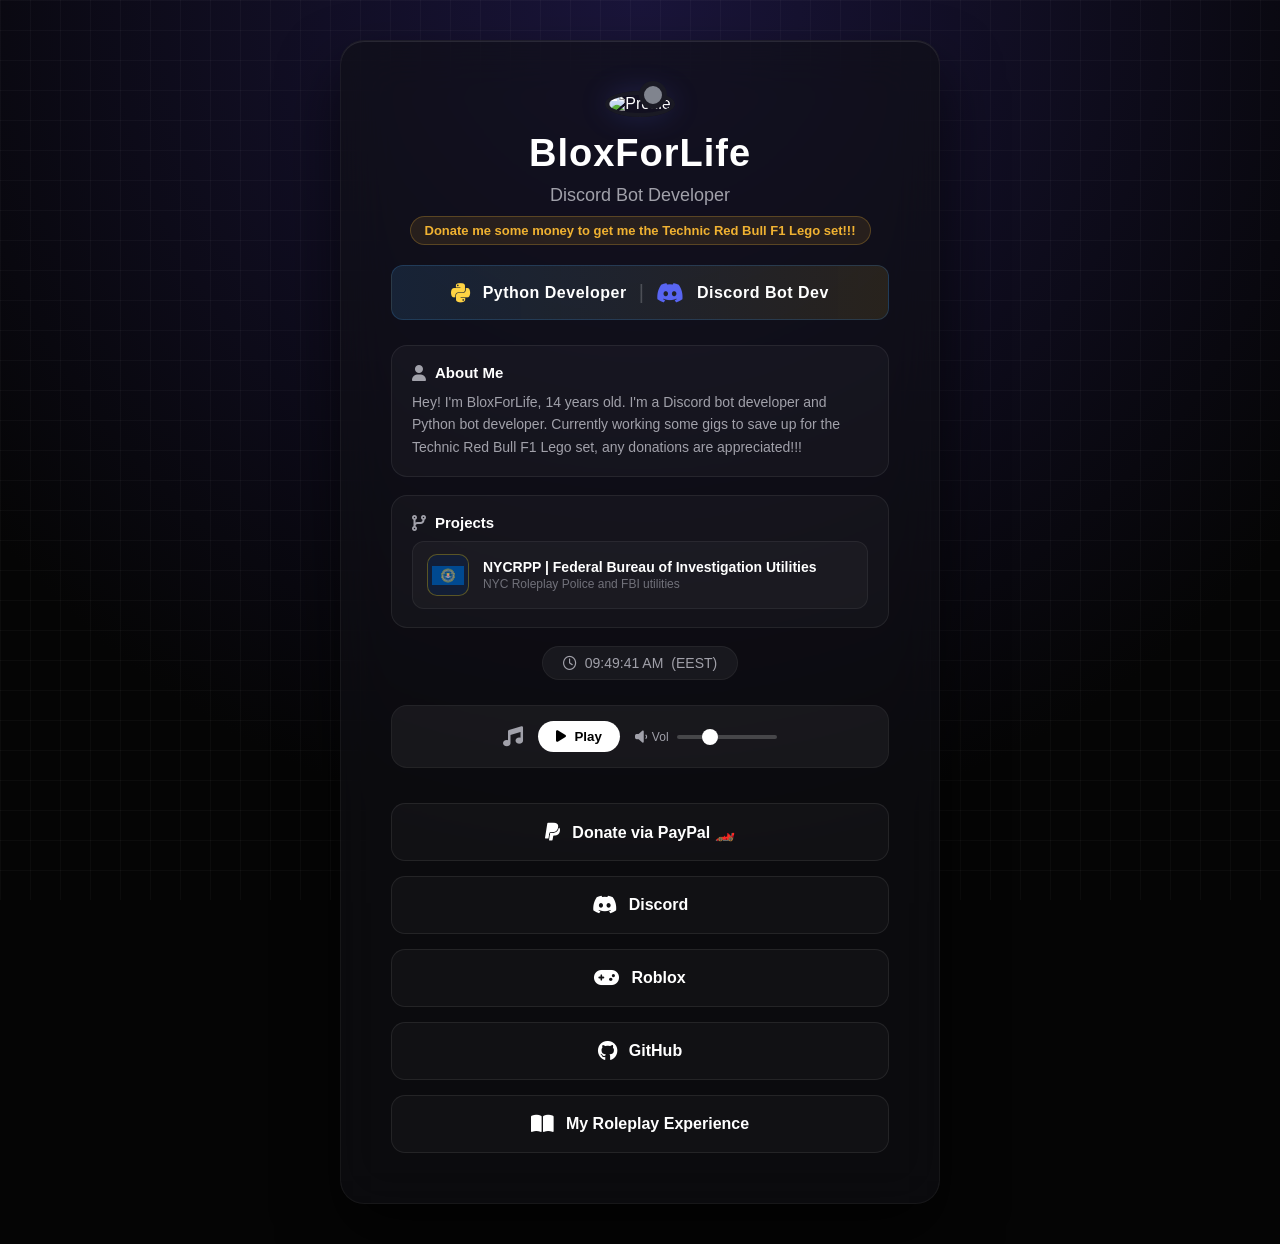
==== index.html @ 472edb9f "abc" ====
<!DOCTYPE html>
<html lang="en">
<head>
    <meta charset="UTF-8">
    <meta name="viewport" content="width=device-width, initial-scale=1.0">
    <title>BloxForLife</title>
    <link rel="stylesheet" href="style.css">
    <link rel="stylesheet" href="https://cdnjs.cloudflare.com/ajax/libs/font-awesome/6.4.0/css/all.min.css">
</head>
<body>
    <div class="bg-grid"></div>

    <div class="container">
        <div class="profile-card">
            
            <div class="pfp-wrapper animate-pop">
                <div class="pfp-container">
                    <img src="blox.jpg" alt="Profile" class="avatar" id="discord-pfp">
                </div>
                <div class="status-dot" id="discord-status"></div>
            </div>
            
            <h1 class="animate-up delay-1">BloxForLife</h1>
            
            <div class="custom-status animate-up delay-2" id="custom-status-badge" style="display: none;">
                <span id="custom-status-emoji"></span>
                <span id="custom-status-text">Thinking...</span>
            </div>
            
            <div class="bio animate-up delay-3">
                <p>Discord Bot Developer</p>
                <p class="donate-text">Donate me some money to get me the Technic Red Bull F1 Lego set!!!</p>
            </div>

            <div class="python-banner animate-up delay-3">
                <i class="fa-brands fa-python"></i>
                <span>Python Developer</span>
                <span class="banner-divider">|</span>
                <i class="fa-brands fa-discord"></i>
                <span>Discord Bot Dev</span>
            </div>

            <!-- About Me -->
            <div class="section-card animate-up delay-3">
                <div class="section-header"><i class="fa-solid fa-user"></i> About Me</div>
                <p class="section-body">Hey! I'm BloxForLife, 14 years old. I'm a Discord bot developer and Python bot developer. Currently working some gigs to save up for the Technic Red Bull F1 Lego set, any donations are appreciated!!!</p>
            </div>

            <!-- Projects -->
            <div class="section-card animate-up delay-4">
                <div class="section-header"><i class="fa-solid fa-code-branch"></i> Projects</div>
                <div class="projects-list">
                    <div class="project-item">
                        <div class="project-icon fbi-icon">
                            <img src="FBI.png" alt="FBI Logo" style="width: 32px; height: 32px; object-fit: contain;">
                        </div>
                        <div class="project-info">
                            <div class="project-name">NYCRPP | Federal Bureau of Investigation Utilities</div>
                            <div class="project-desc">NYC Roleplay Police and FBI utilities</div>
                        </div>
                    </div>
                </div>
            </div>

            <div class="time-container animate-up delay-4">
                <i class="fa-regular fa-clock"></i> <span id="local-time">Loading time...</span> (EEST)
            </div>

            <div class="spotify-widget animate-up delay-4" id="spotify-widget" style="display: none;">
                <img id="spot-art" src="" alt="Album Art" class="spot-art">
                <div class="spot-info">
                    <div class="spot-title" id="spot-title">Song Name</div>
                    <div class="spot-artist" id="spot-artist">Artist Name</div>
                </div>
                <i class="fa-brands fa-spotify spot-logo"></i>
            </div>

            <div class="music-player animate-up delay-5">
                <i class="fa-solid fa-music music-icon"></i>
                <audio id="bg-music" src="lyin2me.mp3" loop></audio>
                <button id="play-btn" class="ctrl-btn"><i class="fa-solid fa-play"></i> Play</button>
                <div class="volume-control">
                    <span class="volume-label"><i class="fa-solid fa-volume-low"></i> Vol</span>
                    <input type="range" id="volume-slider" min="0" max="1" step="0.01" value="0.3">
                </div>
            </div>

            <div class="links">
                <a href="https://paypal.me/MichealJames196" target="_blank" class="btn paypal animate-up delay-6"><i class="fa-brands fa-paypal"></i> Donate via PayPal 🏎️</a>
                <a href="https://discord.com/users/1075335630353080340" target="_blank" class="btn discord animate-up delay-6"><i class="fa-brands fa-discord"></i> Discord</a>
                <a href="https://www.roblox.com/users/4548670369/profile" target="_blank" class="btn roblox animate-up delay-7"><i class="fa-solid fa-gamepad"></i> Roblox</a>
                <a href="https://github.com/BloxForLife" target="_blank" class="btn github animate-up delay-8"><i class="fa-brands fa-github"></i> GitHub</a>
                <a href="https://docs.google.com/document/d/11pyDSeXnB-HiSzZjVJNPtorc352CkmRGuYWCB3ZZ16c/edit?usp=sharing" target="_blank" class="btn roleplay animate-up delay-9"><i class="fa-solid fa-book-open"></i> My Roleplay Experience</a>
            </div>
        </div>
    </div>

    <script>
        // --- LANYARD API (LIVE DATA FETCHER) ---
        const discordId = '1075335630353080340';
        
        function fetchLanyardData() {
            fetch(`https://api.lanyard.rest/v1/users/${discordId}`)
                .then(res => res.json())
                .then(data => {
                    if (data.success) {
                        const u = data.data.discord_user;
                        const lData = data.data;

                        // 1. Avatar
                        if (u.avatar) {
                            const ext = u.avatar.startsWith('a_') ? 'gif' : 'png';
                            document.getElementById('discord-pfp').src = `https://cdn.discordapp.com/avatars/${discordId}/${u.avatar}.${ext}?size=512`;
                        }

                        // 2. Status Dot Color
                        const statusColors = { online: '#23a559', idle: '#f0b232', dnd: '#f23f42', offline: '#80848e' };
                        document.getElementById('discord-status').style.backgroundColor = statusColors[lData.discord_status] || statusColors.offline;

                        // 3. Custom Status (WITH EMOJI SUPPORT)
                        const customAct = lData.activities.find(act => act.type === 4);
                        const customBadge = document.getElementById('custom-status-badge');
                        const emojiContainer = document.getElementById('custom-status-emoji');
                        
                        if (customAct && (customAct.state || customAct.emoji)) {
                            document.getElementById('custom-status-text').innerText = customAct.state || '';
                            
                            // Handle Emoji (Custom Discord PNG/GIF or Standard Unicode)
                            if (customAct.emoji) {
                                if (customAct.emoji.id) {
                                    const ext = customAct.emoji.animated ? 'gif' : 'png';
                                    emojiContainer.innerHTML = `<img src="https://cdn.discordapp.com/emojis/${customAct.emoji.id}.${ext}" class="status-emoji" alt="emoji">`;
                                } else {
                                    emojiContainer.innerText = customAct.emoji.name;
                                }
                            } else {
                                emojiContainer.innerHTML = ''; // Clear if no emoji
                            }
                            
                            customBadge.style.display = 'inline-flex';
                        } else {
                            customBadge.style.display = 'none';
                        }

                        // 4. Spotify Widget
                        const spotWidget = document.getElementById('spotify-widget');
                        if (lData.listening_to_spotify && lData.spotify) {
                            document.getElementById('spot-art').src = lData.spotify.album_art_url;
                            document.getElementById('spot-title').innerText = lData.spotify.song;
                            document.getElementById('spot-artist').innerText = lData.spotify.artist;
                            spotWidget.style.display = 'flex';
                        } else {
                            spotWidget.style.display = 'none';
                        }


                    }
                })
                .catch(err => console.error('Lanyard Error:', err));
        }

        fetchLanyardData();
        setInterval(fetchLanyardData, 10000);

        // --- LIVE CLOCK ---
        function updateTime() {
            const timeOptions = { timeZone: 'Africa/Cairo', hour: '2-digit', minute: '2-digit', second: '2-digit', hour12: true };
            document.getElementById('local-time').textContent = new Date().toLocaleTimeString('en-US', timeOptions);
        }
        updateTime();
        setInterval(updateTime, 1000);

        // --- BACKGROUND MUSIC PLAYER ---
        const music = document.getElementById('bg-music');
        const playBtn = document.getElementById('play-btn');
        const volumeSlider = document.getElementById('volume-slider');
        music.volume = 0.3;
        let hasAutoplayed = false;

        document.addEventListener('click', (e) => {
            if (e.target.closest('#play-btn') || e.target.closest('#volume-slider')) return;
            if (!hasAutoplayed && music.paused) {
                music.play().then(() => {
                    playBtn.innerHTML = '<i class="fa-solid fa-pause"></i> Pause';
                    hasAutoplayed = true;
                }).catch(() => {});
            }
        });

        playBtn.addEventListener('click', () => {
            hasAutoplayed = true;
            if (music.paused) {
                music.play();
                playBtn.innerHTML = '<i class="fa-solid fa-pause"></i> Pause';
            } else {
                music.pause();
                playBtn.innerHTML = '<i class="fa-solid fa-play"></i> Play';
            }
        });

        volumeSlider.addEventListener('input', (e) => music.volume = e.target.value);
    </script>
</body>
</html>
---- style.css ----
/* Universal Reset */
* { margin: 0; padding: 0; box-sizing: border-box; font-family: 'Segoe UI', Tahoma, sans-serif; }

/* Premium Dark Background with Subtle Grid */
body {
    background-color: #050505;
    background-image: radial-gradient(circle at 50% 0%, #1a153a 0%, #050505 60%);
    color: #ffffff;
    display: flex;
    justify-content: center;
    align-items: center;
    min-height: 100vh;
    overflow-x: hidden;
    padding: 40px 0;
}

.bg-grid {
    position: fixed; top: 0; left: 0; width: 100vw; height: 100vh; z-index: -1;
    background-image: linear-gradient(rgba(255, 255, 255, 0.03) 1px, transparent 1px),
    linear-gradient(90deg, rgba(255, 255, 255, 0.03) 1px, transparent 1px);
    background-size: 30px 30px;
}

.container { padding: 0 20px; width: 100%; display: flex; justify-content: center; }

/* Dark Glassmorphism Card */
.profile-card {
    background: rgba(15, 15, 20, 0.6);
    backdrop-filter: blur(25px);
    -webkit-backdrop-filter: blur(25px);
    padding: 50px;
    border-radius: 24px;
    text-align: center;
    width: 600px;
    max-width: 100%;
    box-shadow: 0 30px 60px rgba(0, 0, 0, 0.6), inset 0 1px 0 rgba(255, 255, 255, 0.1);
    border: 1px solid rgba(255, 255, 255, 0.05);
}

/* Avatar & Status Dot */
.pfp-wrapper { position: relative; display: inline-block; margin-bottom: 15px; }
.avatar {
    width: 130px; height: 130px; border-radius: 50%;
    border: 4px solid #1a1a24; object-fit: cover;
    box-shadow: 0 0 30px rgba(88, 101, 242, 0.2);
}
.status-dot {
    position: absolute; bottom: 8px; right: 8px;
    width: 28px; height: 28px; border-radius: 50%;
    background-color: #80848e; border: 5px solid #1a1a24;
}

h1 { font-size: 38px; font-weight: 800; letter-spacing: 1px; margin-bottom: 10px; }

/* Upgraded Custom Status Badge */
.custom-status {
    background: rgba(0, 0, 0, 0.4);
    padding: 8px 16px;
    border-radius: 20px;
    font-size: 14px;
    color: #e4e4e7;
    display: inline-flex;
    align-items: center;
    justify-content: center;
    gap: 8px;
    border: 1px solid rgba(255, 255, 255, 0.1);
    margin-bottom: 20px;
    box-shadow: inset 0 2px 10px rgba(0,0,0,0.5);
}

.status-emoji { width: 20px; height: 20px; vertical-align: middle; }

.bio { margin-bottom: 20px; display: flex; flex-direction: column; align-items: center; gap: 10px; }
.bio p { font-size: 18px; color: #a1a1aa; font-weight: 500; }
.donate-text {
    font-size: 13px !important;
    color: #f0b232 !important;
    font-weight: 600 !important;
    background: rgba(240, 178, 50, 0.1);
    border: 1px solid rgba(240, 178, 50, 0.25);
    padding: 6px 14px;
    border-radius: 20px;
}

/* Prominent Python Banner */
.python-banner {
    background: linear-gradient(90deg, rgba(55, 118, 171, 0.2), rgba(255, 211, 67, 0.1));
    border: 1px solid rgba(55, 118, 171, 0.3);
    color: #fff;
    padding: 15px;
    border-radius: 12px;
    display: flex;
    align-items: center;
    justify-content: center;
    gap: 12px;
    font-size: 16px;
    font-weight: 700;
    margin-bottom: 25px;
    letter-spacing: 0.5px;
    flex-wrap: wrap;
}

.python-banner i {
    font-size: 22px;
    color: #FFD343;
}

.python-banner .fa-discord { color: #5865F2; }

.banner-divider {
    color: rgba(255,255,255,0.2);
    font-weight: 300;
    font-size: 20px;
}

/* Section Cards */
.section-card {
    background: rgba(255, 255, 255, 0.03);
    border: 1px solid rgba(255, 255, 255, 0.07);
    border-radius: 16px;
    padding: 18px 20px;
    margin-bottom: 18px;
    text-align: left;
}

.section-header {
    font-size: 15px;
    font-weight: 700;
    color: #fff;
    display: flex;
    align-items: center;
    gap: 9px;
    margin-bottom: 10px;
}

.section-header i { font-size: 16px; color: #a1a1aa; }

.yt-music-icon {
    width: 18px; height: 18px;
    vertical-align: middle;
    flex-shrink: 0;
}

.section-body {
    font-size: 14px;
    color: #a1a1aa;
    line-height: 1.6;
}

/* Projects */
.projects-list { display: flex; flex-direction: column; gap: 12px; }

.project-item {
    display: flex;
    align-items: center;
    gap: 14px;
    background: rgba(255,255,255,0.03);
    border: 1px solid rgba(255,255,255,0.06);
    border-radius: 12px;
    padding: 12px 14px;
}

.project-icon {
    width: 42px; height: 42px; border-radius: 10px;
    display: flex; align-items: center; justify-content: center; flex-shrink: 0;
}

.rp-icon { background: rgba(88, 101, 242, 0.15); border: 1px solid rgba(88,101,242,0.3); }
.rp-icon i { font-size: 20px; color: #5865F2; }

.fbi-icon { background: rgba(0, 40, 104, 0.3); border: 1px solid rgba(255,215,0,0.3); }

.project-name { font-size: 14px; font-weight: 700; color: #fff; }
.project-desc { font-size: 12px; color: #71717a; margin-top: 2px; }

/* Clock Badge */
.time-container {
    background: rgba(255, 255, 255, 0.05); padding: 8px 20px;
    border-radius: 30px; display: inline-flex; align-items: center; gap: 8px;
    font-size: 14px; margin-bottom: 25px; color: #a1a1aa; border: 1px solid rgba(255, 255, 255, 0.05);
}

/* Spotify Live Widget */
.spotify-widget {
    display: flex; align-items: center; gap: 15px; background: rgba(30, 215, 96, 0.1);
    padding: 15px; border-radius: 16px; margin-bottom: 25px;
    border: 1px solid rgba(30, 215, 96, 0.2); text-align: left;
}
.spot-art { width: 50px; height: 50px; border-radius: 8px; box-shadow: 0 4px 10px rgba(0,0,0,0.3); }
.spot-info { flex-grow: 1; overflow: hidden; }
.spot-title { font-weight: 700; font-size: 15px; color: #fff; white-space: nowrap; text-overflow: ellipsis; overflow: hidden; }
.spot-artist { font-size: 13px; color: #1ed760; }
.spot-logo { font-size: 24px; color: #1ed760; margin-right: 10px; }

/* Local Music Player */
.music-player {
    display: flex; align-items: center; justify-content: center; gap: 15px; margin-bottom: 35px;
    background: rgba(255, 255, 255, 0.05); padding: 15px 25px; border-radius: 16px;
    border: 1px solid rgba(255, 255, 255, 0.05);
}
.music-icon { color: #a1a1aa; font-size: 20px; }
.ctrl-btn {
    background: #fff; color: #000; border: none; padding: 8px 18px; border-radius: 20px;
    cursor: pointer; font-weight: bold; display: flex; align-items: center; gap: 8px; transition: 0.2s;
}
.ctrl-btn:hover { background: #e0e0e0; transform: scale(1.05); }

/* Volume control wrapper */
.volume-control {
    display: flex; align-items: center; gap: 8px;
}
.volume-label {
    font-size: 12px; color: #a1a1aa; white-space: nowrap;
    display: flex; align-items: center; gap: 5px;
}
.volume-label i { font-size: 14px; }

/* Cross-browser range slider */
input[type=range] {
    -webkit-appearance: none;
    -moz-appearance: none;
    appearance: none;
    width: 100px;
    height: 4px;
    background: rgba(255, 255, 255, 0.2);
    border-radius: 2px;
    outline: none;
    cursor: pointer;
}

/* Webkit (Chrome, Safari, Edge) thumb */
input[type=range]::-webkit-slider-thumb {
    -webkit-appearance: none;
    height: 16px; width: 16px;
    border-radius: 50%;
    background: #fff;
    cursor: pointer;
}

/* Firefox thumb */
input[type=range]::-moz-range-thumb {
    height: 16px; width: 16px;
    border-radius: 50%;
    background: #fff;
    border: none;
    cursor: pointer;
}

/* Firefox track */
input[type=range]::-moz-range-track {
    width: 100%; height: 4px;
    background: rgba(255, 255, 255, 0.2);
    border-radius: 2px;
}

/* Firefox progress fill */
input[type=range]::-moz-range-progress {
    height: 4px;
    background: rgba(255, 255, 255, 0.6);
    border-radius: 2px;
}

/* Links */
.links { display: flex; flex-direction: column; gap: 15px; }
.btn {
    display: flex; align-items: center; justify-content: center; gap: 12px;
    padding: 18px; color: #fff; text-decoration: none; border-radius: 14px;
    font-size: 16px; font-weight: 600; transition: all 0.3s cubic-bezier(0.4, 0, 0.2, 1);
    border: 1px solid rgba(255, 255, 255, 0.08); background: rgba(255, 255, 255, 0.03);
}
.btn i { font-size: 20px; }

/* Hover States */
.btn:hover { transform: translateY(-4px); background: rgba(255, 255, 255, 0.08); border-color: rgba(255, 255, 255, 0.2); }
.btn.discord:hover { background: rgba(88, 101, 242, 0.2); border-color: #5865F2; color: #fff; }
.btn.roblox:hover { background: rgba(255, 255, 255, 0.9); border-color: #fff; color: #000; }
.btn.github:hover { background: rgba(43, 49, 55, 0.8); border-color: #8b949e; }
.btn.roleplay:hover { background: rgba(15, 157, 88, 0.2); border-color: #0F9D58; }
.btn.paypal:hover { background: rgba(0, 112, 186, 0.2); border-color: #009cde; }

/* --- ENTRANCE ANIMATIONS --- */
.animate-pop { animation: popIn 0.6s cubic-bezier(0.34, 1.56, 0.64, 1) both; }
.animate-up { animation: fadeInUp 0.6s cubic-bezier(0.25, 1, 0.5, 1) both; }

.delay-1 { animation-delay: 0.1s; }
.delay-2 { animation-delay: 0.2s; }
.delay-3 { animation-delay: 0.3s; }
.delay-4 { animation-delay: 0.4s; }
.delay-5 { animation-delay: 0.5s; }
.delay-6 { animation-delay: 0.6s; }
.delay-7 { animation-delay: 0.7s; }
.delay-8 { animation-delay: 0.8s; }
.delay-9 { animation-delay: 0.9s; }

@keyframes popIn {
    0% { opacity: 0; transform: scale(0.8); }
    100% { opacity: 1; transform: scale(1); }
}
@keyframes fadeInUp {
    0% { opacity: 0; transform: translateY(20px); }
    100% { opacity: 1; transform: translateY(0); }
}
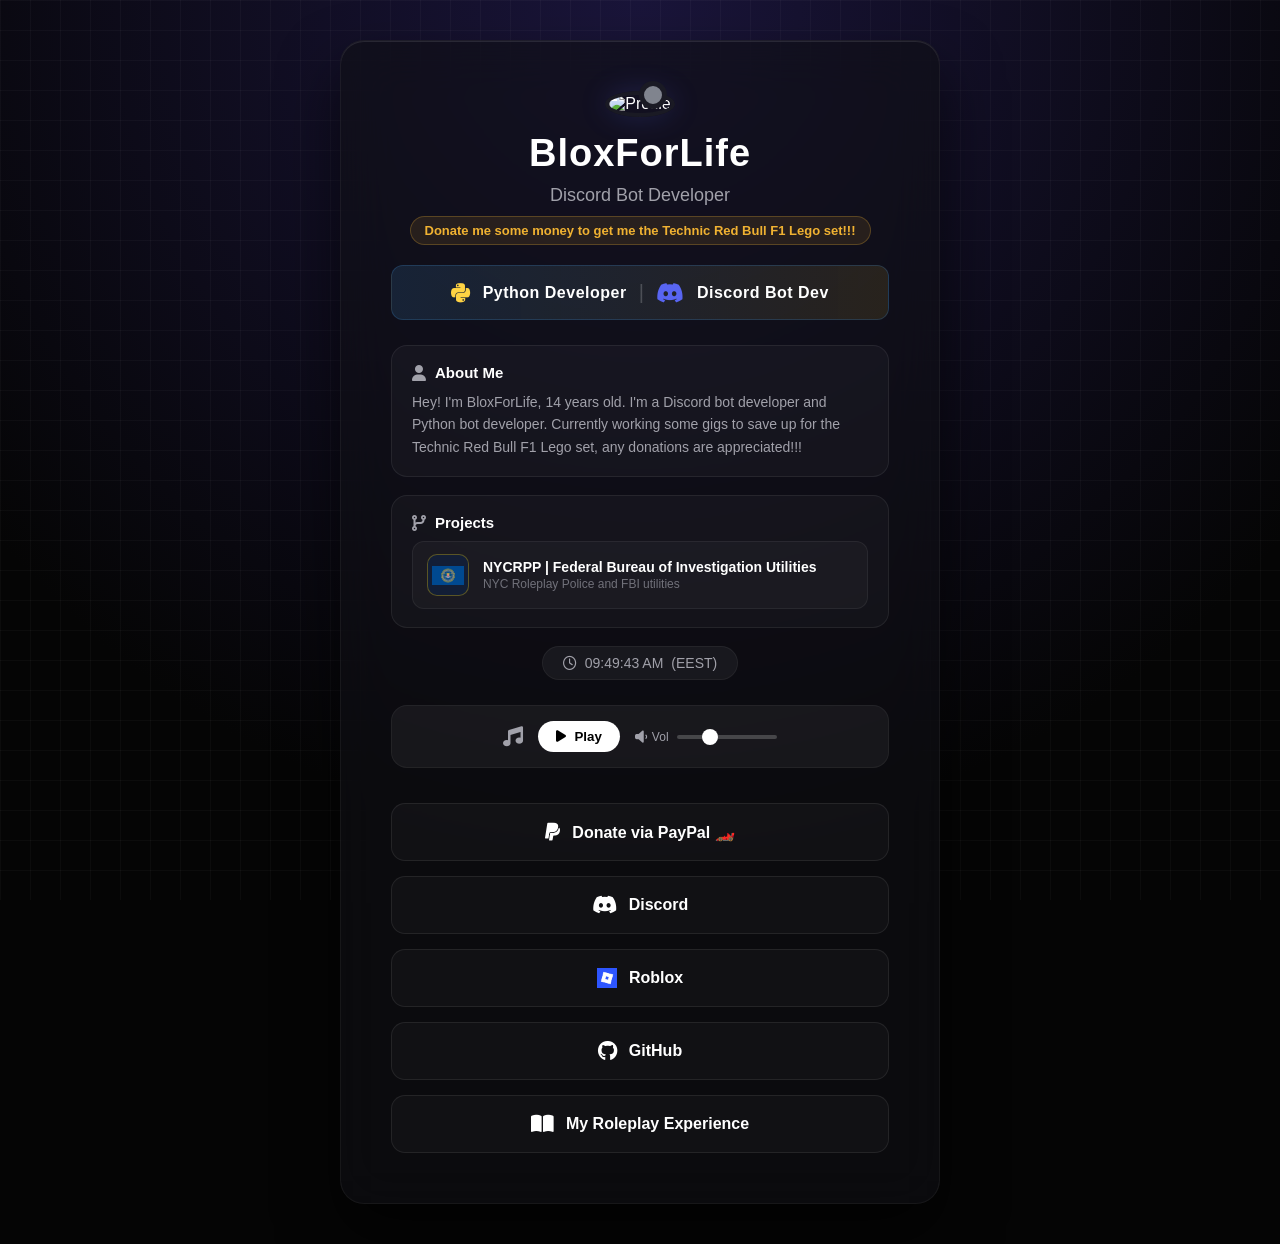
==== commit 6c3948da: "123" ====
--- a/index.html
+++ b/index.html
@@ -50,7 +50,7 @@
             <div class="section-card animate-up delay-4">
                 <div class="section-header"><i class="fa-solid fa-code-branch"></i> Projects</div>
                 <div class="projects-list">
-                    <div class="project-item">
+                    <a href="fbi.html" class="project-item" style="text-decoration: none; color: inherit;">
                         <div class="project-icon fbi-icon">
                             <img src="FBI.png" alt="FBI Logo" style="width: 32px; height: 32px; object-fit: contain;">
                         </div>
@@ -58,7 +58,7 @@
                             <div class="project-name">NYCRPP | Federal Bureau of Investigation Utilities</div>
                             <div class="project-desc">NYC Roleplay Police and FBI utilities</div>
                         </div>
-                    </div>
+                    </a>
                 </div>
             </div>
 
@@ -88,7 +88,9 @@
             <div class="links">
                 <a href="https://paypal.me/MichealJames196" target="_blank" class="btn paypal animate-up delay-6"><i class="fa-brands fa-paypal"></i> Donate via PayPal 🏎️</a>
                 <a href="https://discord.com/users/1075335630353080340" target="_blank" class="btn discord animate-up delay-6"><i class="fa-brands fa-discord"></i> Discord</a>
-                <a href="https://www.roblox.com/users/4548670369/profile" target="_blank" class="btn roblox animate-up delay-7"><i class="fa-solid fa-gamepad"></i> Roblox</a>
+                <a href="https://www.roblox.com/users/4548670369/profile" target="_blank" class="btn roblox animate-up delay-7">
+                    <img src="roblox-logo.png" alt="Roblox" style="width: 20px; height: 20px;"> Roblox
+                </a>
                 <a href="https://github.com/BloxForLife" target="_blank" class="btn github animate-up delay-8"><i class="fa-brands fa-github"></i> GitHub</a>
                 <a href="https://docs.google.com/document/d/11pyDSeXnB-HiSzZjVJNPtorc352CkmRGuYWCB3ZZ16c/edit?usp=sharing" target="_blank" class="btn roleplay animate-up delay-9"><i class="fa-solid fa-book-open"></i> My Roleplay Experience</a>
             </div>
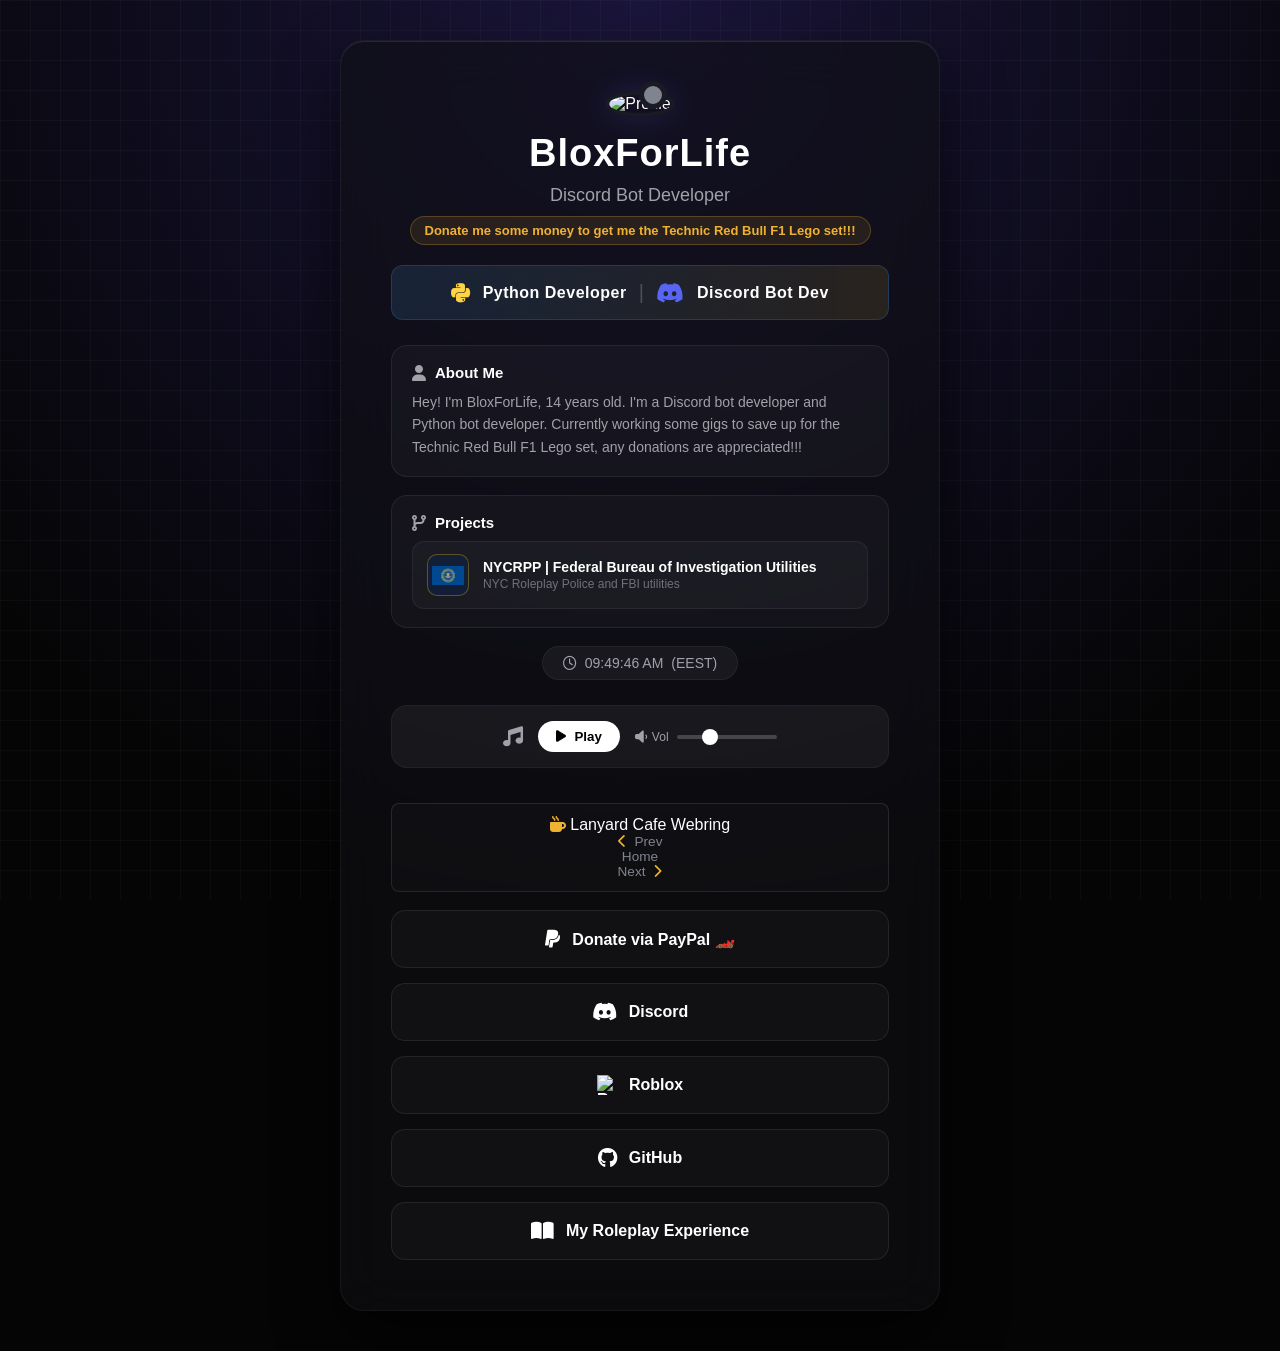
==== commit 8297910b: "Update Lanyard Cafe widget with navigation links Replaced the old Lanyard Cafe widget with a new str" ====
--- a/index.html
+++ b/index.html
@@ -85,11 +85,23 @@
                 </div>
             </div>
 
+            <!-- REQUIRED LANYARD CAFE WIDGET -->
+<div class="section-card lanyard-badge animate-up delay-5">
+    <div class="webring-title">
+        <i class="fa-solid fa-mug-hot"></i> Lanyard Cafe Webring
+    </div>
+    <div class="webring-links">
+        <a href="https://lanyard.cafe/api/prev?id=1075335630353080340" class="webring-nav"><i class="fa-solid fa-chevron-left"></i> Prev</a>
+        <a href="https://lanyard.cafe" target="_blank" class="webring-home">Home</a>
+        <a href="https://lanyard.cafe/api/next?id=1075335630353080340" class="webring-nav">Next <i class="fa-solid fa-chevron-right"></i></a>
+    </div>
+</div>
+
             <div class="links">
                 <a href="https://paypal.me/MichealJames196" target="_blank" class="btn paypal animate-up delay-6"><i class="fa-brands fa-paypal"></i> Donate via PayPal 🏎️</a>
                 <a href="https://discord.com/users/1075335630353080340" target="_blank" class="btn discord animate-up delay-6"><i class="fa-brands fa-discord"></i> Discord</a>
                 <a href="https://www.roblox.com/users/4548670369/profile" target="_blank" class="btn roblox animate-up delay-7">
-                    <img src="roblox-logo.png" alt="Roblox" style="width: 20px; height: 20px;"> Roblox
+                    <img src="https://git.gay/doughmination/c.stupid.cat/raw/branch/main/assets/socials/roblox.svg" alt="Roblox" style="width: 20px; height: 20px;"> Roblox
                 </a>
                 <a href="https://github.com/BloxForLife" target="_blank" class="btn github animate-up delay-8"><i class="fa-brands fa-github"></i> GitHub</a>
                 <a href="https://docs.google.com/document/d/11pyDSeXnB-HiSzZjVJNPtorc352CkmRGuYWCB3ZZ16c/edit?usp=sharing" target="_blank" class="btn roleplay animate-up delay-9"><i class="fa-solid fa-book-open"></i> My Roleplay Experience</a>
@@ -119,7 +131,7 @@
                         const statusColors = { online: '#23a559', idle: '#f0b232', dnd: '#f23f42', offline: '#80848e' };
                         document.getElementById('discord-status').style.backgroundColor = statusColors[lData.discord_status] || statusColors.offline;
 
-                        // 3. Custom Status (WITH EMOJI SUPPORT)
+                        // 3. Custom Status
                         const customAct = lData.activities.find(act => act.type === 4);
                         const customBadge = document.getElementById('custom-status-badge');
                         const emojiContainer = document.getElementById('custom-status-emoji');
@@ -127,7 +139,6 @@
                         if (customAct && (customAct.state || customAct.emoji)) {
                             document.getElementById('custom-status-text').innerText = customAct.state || '';
                             
-                            // Handle Emoji (Custom Discord PNG/GIF or Standard Unicode)
                             if (customAct.emoji) {
                                 if (customAct.emoji.id) {
                                     const ext = customAct.emoji.animated ? 'gif' : 'png';
@@ -136,7 +147,7 @@
                                     emojiContainer.innerText = customAct.emoji.name;
                                 }
                             } else {
-                                emojiContainer.innerHTML = ''; // Clear if no emoji
+                                emojiContainer.innerHTML = ''; 
                             }
                             
                             customBadge.style.display = 'inline-flex';
@@ -154,8 +165,6 @@
                         } else {
                             spotWidget.style.display = 'none';
                         }
-
-
                     }
                 })
                 .catch(err => console.error('Lanyard Error:', err));
--- a/style.css
+++ b/style.css
@@ -147,6 +147,39 @@
     line-height: 1.6;
 }
 
+/* Lanyard Cafe Embedded Badge Styles */
+.lanyard-badge {
+    border: 1px solid rgba(255,255,255,0.1);
+    margin-top: 15px;
+    padding: 12px;
+    border-radius: 8px;
+    background: rgba(255,255,255,0.02);
+    text-align: center;
+    transition: all 0.3s ease;
+}
+.lanyard-badge a {
+    text-decoration: none;
+    color: #80848e;
+    font-size: 0.85rem;
+    display: flex;
+    align-items: center;
+    justify-content: center;
+    gap: 8px;
+}
+.lanyard-badge i {
+    color: #f0b232;
+}
+.lanyard-badge:hover {
+    background: rgba(240, 178, 50, 0.05);
+    border-color: rgba(240, 178, 50, 0.3);
+}
+.lanyard-badge a strong {
+    transition: color 0.3s ease;
+}
+.lanyard-badge:hover a strong {
+    color: #f0b232;
+}
+
 /* Projects */
 .projects-list { display: flex; flex-direction: column; gap: 12px; }
 
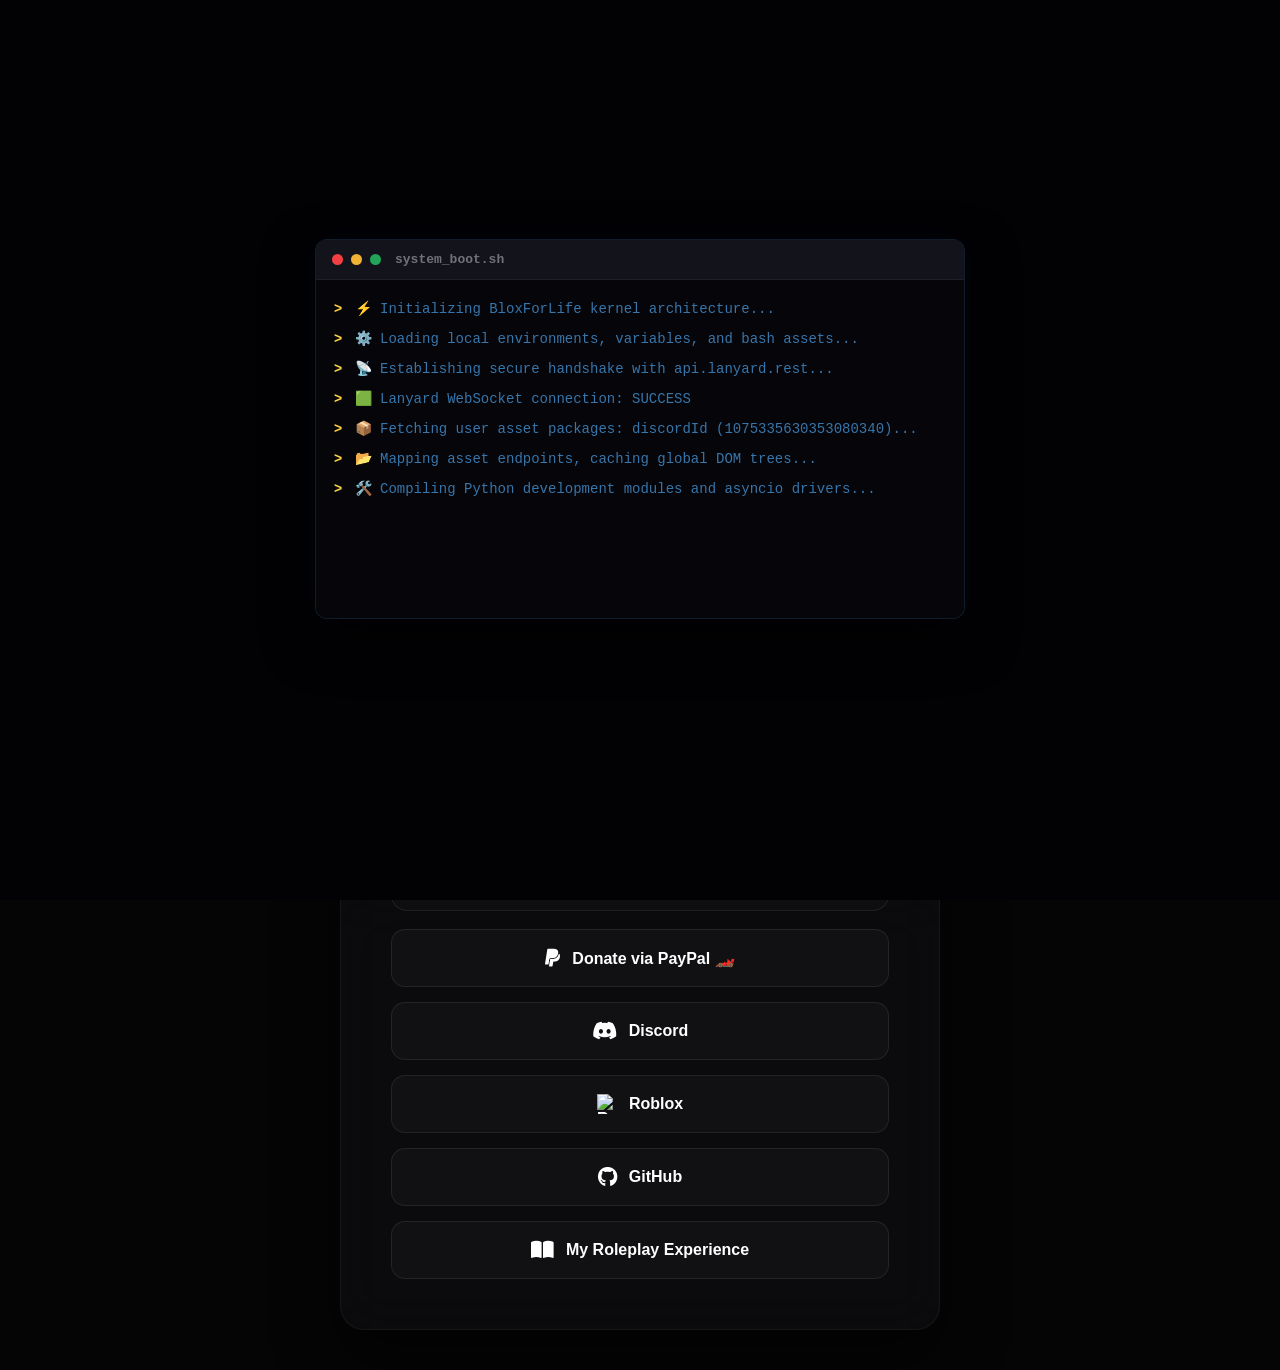
==== commit 23d9d5ba: "Update index.html" ====
--- a/index.html
+++ b/index.html
@@ -8,6 +8,22 @@
     <link rel="stylesheet" href="https://cdnjs.cloudflare.com/ajax/libs/font-awesome/6.4.0/css/all.min.css">
 </head>
 <body>
+    <div id="console-loader">
+        <div class="console-box">
+            <div class="console-header">
+                <span class="dot red"></span>
+                <span class="dot yellow"></span>
+                <span class="dot green"></span>
+                <span class="console-title">system_boot.sh</span>
+            </div>
+            <div class="console-body" id="console-log">
+                </div>
+        </div>
+        <div id="enter-prompt" class="enter-prompt">
+            <span class="blink-text">[ CLICK ANYWHERE TO ENTER SITE ]</span>
+        </div>
+    </div>
+
     <div class="bg-grid"></div>
 
     <div class="container">
@@ -40,13 +56,11 @@
                 <span>Discord Bot Dev</span>
             </div>
 
-            <!-- About Me -->
             <div class="section-card animate-up delay-3">
                 <div class="section-header"><i class="fa-solid fa-user"></i> About Me</div>
                 <p class="section-body">Hey! I'm BloxForLife, 14 years old. I'm a Discord bot developer and Python bot developer. Currently working some gigs to save up for the Technic Red Bull F1 Lego set, any donations are appreciated!!!</p>
             </div>
 
-            <!-- Projects -->
             <div class="section-card animate-up delay-4">
                 <div class="section-header"><i class="fa-solid fa-code-branch"></i> Projects</div>
                 <div class="projects-list">
@@ -85,17 +99,18 @@
                 </div>
             </div>
 
-            <!-- REQUIRED LANYARD CAFE WIDGET -->
-<div class="section-card lanyard-badge animate-up delay-5">
-    <div class="webring-title">
-        <i class="fa-solid fa-mug-hot"></i> Lanyard Cafe Webring
-    </div>
-    <div class="webring-links">
-        <a href="https://lanyard.cafe/api/prev?id=1075335630353080340" class="webring-nav"><i class="fa-solid fa-chevron-left"></i> Prev</a>
-        <a href="https://lanyard.cafe" target="_blank" class="webring-home">Home</a>
-        <a href="https://lanyard.cafe/api/next?id=1075335630353080340" class="webring-nav">Next <i class="fa-solid fa-chevron-right"></i></a>
-    </div>
-</div>
+            <div class="section-card lanyard-badge animate-up delay-5">
+                <div class="webring-title">
+                    <i class="fa-solid fa-mug-hot"></i> Lanyard Cafe Webring
+                </div>
+                <div class="webring-links">
+                    <a href="https://c.stupid.cat" id="webring-prev" class="webring-nav"><i class="fa-solid fa-chevron-left"></i> Prev</a>
+                    <a href="https://lanyard.cafe" target="_blank" class="webring-home">
+                        <img src="lanyard.webp" alt="Lanyard Cafe Logo" class="webring-img">
+                    </a>
+                    <a href="https://aureal.dev" id="webring-next" class="webring-nav">Next <i class="fa-solid fa-chevron-right"></i></a>
+                </div>
+            </div>
 
             <div class="links">
                 <a href="https://paypal.me/MichealJames196" target="_blank" class="btn paypal animate-up delay-6"><i class="fa-brands fa-paypal"></i> Donate via PayPal 🏎️</a>
@@ -110,9 +125,86 @@
     </div>
 
     <script>
+        const discordId = '1075335630353080340';
+
+        // --- CONSOLE LOADING ENGINE ---
+        const consoleLines = [
+            { text: "⚡ Initializing BloxForLife kernel architecture...", delay: 250 },
+            { text: "⚙️ Loading local environments, variables, and bash assets...", delay: 200 },
+            { text: "📡 Establishing secure handshake with api.lanyard.rest...", delay: 300 },
+            { text: "🟩 Lanyard WebSocket connection: SUCCESS", delay: 150 },
+            { text: "📦 Fetching user asset packages: discordId (1075335630353080340)...", delay: 300 },
+            { text: "📂 Mapping asset endpoints, caching global DOM trees...", delay: 150 },
+            { text: "🛠️ Compiling Python development modules and asyncio drivers...", delay: 300 },
+            { text: "🔧 Syncing pip wheels, upgrading dynamic discord.py dependencies...", delay: 250 },
+            { text: "⚠️ yes half of this was made by AI (maybe more)", delay: 400, secret: true },
+            { text: "🤫 ignore the line above", delay: 250, secondarySecret: true },
+            { text: "⛓️ Resolving asynchronous framework threads and loops...", delay: 200 },
+            { text: "🛸 Testing sub-process connection relays to backend shards...", delay: 150 },
+            { text: "🏎️ Allocating processing memory for Lego Red Bull F1 Set fund...", delay: 300 },
+            { text: "📊 Reading real-time wallet tracking and integration tables...", delay: 150 },
+            { text: "☕ Pinging Lanyard Cafe Webring infrastructure routes...", delay: 300 },
+            { text: "🕸️ Webring query complete: fetched nav pointers securely.", delay: 150 },
+            { text: "🎵 Audio framework integrated: lyin2me.mp3 staged.", delay: 200 },
+            { text: "🎨 Building glassmorphism styles, CSS properties, and fonts...", delay: 150 },
+            { text: "🚀 System layout mapping optimized. Boot process finished.", delay: 300 }
+        ];
+
+        const logContainer = document.getElementById("console-log");
+        let currentLine = 0;
+        let setupFinished = false;
+
+        function printLogLine() {
+            if (currentLine < consoleLines.length) {
+                const item = consoleLines[currentLine];
+                const p = document.createElement("p");
+                
+                if (item.secret) {
+                    p.className = "console-line secret-line";
+                    p.innerHTML = `<span class="prompt">?</span> ${item.text}`;
+                } else if (item.secondarySecret) {
+                    p.className = "console-line sub-secret-line";
+                    p.innerHTML = `<span class="prompt">!</span> ${item.text}`;
+                } else {
+                    p.className = "console-line";
+                    p.innerHTML = `<span class="prompt">></span> ${item.text}`;
+                }
+                
+                logContainer.appendChild(p);
+                logContainer.scrollTop = logContainer.scrollHeight;
+                currentLine++;
+                setTimeout(printLogLine, item.delay);
+            } else {
+                setTimeout(() => {
+                    document.getElementById("enter-prompt").classList.add("visible");
+                    setupFinished = true;
+                }, 300);
+            }
+        }
+        window.addEventListener("DOMContentLoaded", printLogLine);
+
+        const music = document.getElementById('bg-music');
+        const playBtn = document.getElementById('play-btn');
+        let hasAutoplayed = false;
+
+        document.getElementById("console-loader").addEventListener("click", () => {
+            if (!setupFinished) return;
+            triggerSiteEntrance();
+        });
+
+        function triggerSiteEntrance() {
+            if (!hasAutoplayed && music.paused) {
+                music.play().then(() => {
+                    playBtn.innerHTML = '<i class="fa-solid fa-pause"></i> Pause';
+                    hasAutoplayed = true;
+                }).catch(() => {});
+            }
+            const loader = document.getElementById("console-loader");
+            loader.classList.add("fade-out");
+            setTimeout(() => loader.style.display = "none", 500);
+        }
+
         // --- LANYARD API (LIVE DATA FETCHER) ---
-        const discordId = '1075335630353080340';
-        
         function fetchLanyardData() {
             fetch(`https://api.lanyard.rest/v1/users/${discordId}`)
                 .then(res => res.json())
@@ -121,24 +213,20 @@
                         const u = data.data.discord_user;
                         const lData = data.data;
 
-                        // 1. Avatar
                         if (u.avatar) {
                             const ext = u.avatar.startsWith('a_') ? 'gif' : 'png';
                             document.getElementById('discord-pfp').src = `https://cdn.discordapp.com/avatars/${discordId}/${u.avatar}.${ext}?size=512`;
                         }
 
-                        // 2. Status Dot Color
                         const statusColors = { online: '#23a559', idle: '#f0b232', dnd: '#f23f42', offline: '#80848e' };
                         document.getElementById('discord-status').style.backgroundColor = statusColors[lData.discord_status] || statusColors.offline;
 
-                        // 3. Custom Status
                         const customAct = lData.activities.find(act => act.type === 4);
                         const customBadge = document.getElementById('custom-status-badge');
                         const emojiContainer = document.getElementById('custom-status-emoji');
                         
                         if (customAct && (customAct.state || customAct.emoji)) {
                             document.getElementById('custom-status-text').innerText = customAct.state || '';
-                            
                             if (customAct.emoji) {
                                 if (customAct.emoji.id) {
                                     const ext = customAct.emoji.animated ? 'gif' : 'png';
@@ -149,13 +237,11 @@
                             } else {
                                 emojiContainer.innerHTML = ''; 
                             }
-                            
                             customBadge.style.display = 'inline-flex';
                         } else {
                             customBadge.style.display = 'none';
                         }
 
-                        // 4. Spotify Widget
                         const spotWidget = document.getElementById('spotify-widget');
                         if (lData.listening_to_spotify && lData.spotify) {
                             document.getElementById('spot-art').src = lData.spotify.album_art_url;
@@ -170,7 +256,52 @@
                 .catch(err => console.error('Lanyard Error:', err));
         }
 
+        // --- AUTOMATED LANYARD WEBRING NAV ENGINES ---
+        function fetchWebringNav() {
+            // Check individualized endpoint first
+            fetch(`https://lanyard.cafe/api/nav/${discordId}`)
+                .then(res => res.json())
+                .then(navData => {
+                    if (navData && navData.prev && navData.next) {
+                        document.getElementById('webring-prev').href = navData.prev.url;
+                        document.getElementById('webring-next').href = navData.next.url;
+                    } else {
+                        fetchLiveAllFallback();
+                    }
+                })
+                .catch(() => {
+                    fetchLiveAllFallback();
+                });
+        }
+
+        function fetchLiveAllFallback() {
+            // Instantly query compiled members endpoint mapping Aureal's repository
+            fetch('https://lanyard.cafe/api/all')
+                .then(res => res.json())
+                .then(allMembers => {
+                    if (allMembers && allMembers.length > 0) {
+                        // Dynamically route around the tail boundaries
+                        const prevSite = allMembers[allMembers.length - 1].url;
+                        const nextSite = allMembers[0].url;
+
+                        document.getElementById('webring-prev').href = prevSite;
+                        document.getElementById('webring-next').href = nextSite;
+                    } else {
+                        executeHardcodedFallback();
+                    }
+                })
+                .catch(() => {
+                    executeHardcodedFallback();
+                });
+        }
+
+        function executeHardcodedFallback() {
+            document.getElementById('webring-prev').href = "https://c.stupid.cat"; 
+            document.getElementById('webring-next').href = "https://schuh.wtf";     
+        }
+
         fetchLanyardData();
+        fetchWebringNav();
         setInterval(fetchLanyardData, 10000);
 
         // --- LIVE CLOCK ---
@@ -181,15 +312,12 @@
         updateTime();
         setInterval(updateTime, 1000);
 
-        // --- BACKGROUND MUSIC PLAYER ---
-        const music = document.getElementById('bg-music');
-        const playBtn = document.getElementById('play-btn');
+        // --- GENERAL MUSIC CONTROL LOGIC ---
         const volumeSlider = document.getElementById('volume-slider');
         music.volume = 0.3;
-        let hasAutoplayed = false;
 
         document.addEventListener('click', (e) => {
-            if (e.target.closest('#play-btn') || e.target.closest('#volume-slider')) return;
+            if (e.target.closest('#play-btn') || e.target.closest('#volume-slider') || e.target.closest('#console-loader')) return;
             if (!hasAutoplayed && music.paused) {
                 music.play().then(() => {
                     playBtn.innerHTML = '<i class="fa-solid fa-pause"></i> Pause';
@@ -209,7 +337,9 @@
             }
         });
 
-        volumeSlider.addEventListener('input', (e) => music.volume = e.target.value);
+        volumeSlider.addEventListener('input', (e) => {
+            music.volume = e.target.value;
+        });
     </script>
 </body>
 </html>
--- a/style.css
+++ b/style.css
@@ -14,296 +14,139 @@
     padding: 40px 0;
 }
 
-.bg-grid {
-    position: fixed; top: 0; left: 0; width: 100vw; height: 100vh; z-index: -1;
-    background-image: linear-gradient(rgba(255, 255, 255, 0.03) 1px, transparent 1px),
-    linear-gradient(90deg, rgba(255, 255, 255, 0.03) 1px, transparent 1px);
-    background-size: 30px 30px;
+/* --- CONSOLE LOADING OVERLAY --- */
+#console-loader {
+    position: fixed;
+    top: 0; left: 0; width: 100vw; height: 100vh;
+    background: #020205;
+    z-index: 9999;
+    display: flex;
+    flex-direction: column;
+    justify-content: center;
+    align-items: center;
+    padding: 20px; gap: 25px;
+    transition: opacity 0.5s ease, visibility 0.5s ease;
+    cursor: pointer;
 }
 
+#console-loader.fade-out { opacity: 0; visibility: hidden; }
+
+.console-box {
+    width: 650px; max-width: 100%; height: 380px;
+    background: rgba(10, 10, 16, 0.85);
+    border: 1px solid rgba(55, 118, 171, 0.2);
+    border-radius: 12px;
+    box-shadow: 0 20px 50px rgba(0,0,0,0.8), 0 0 30px rgba(55, 118, 171, 0.05);
+    display: flex; flex-direction: column; overflow: hidden;
+    backdrop-filter: blur(10px);
+}
+
+.console-header {
+    background: rgba(20, 20, 30, 0.9);
+    padding: 12px 16px; display: flex; align-items: center; gap: 8px;
+    border-bottom: 1px solid rgba(255,255,255,0.05);
+}
+
+.console-header .dot { width: 11px; height: 11px; border-radius: 50%; display: inline-block; }
+.console-header .dot.red { background: #f23f42; }
+.console-header .dot.yellow { background: #f0b232; }
+.console-header .dot.green { background: #23a559; }
+.console-title { font-family: 'Courier New', Courier, monospace; font-size: 13px; color: #71717a; margin-left: 6px; font-weight: bold; }
+
+.console-body { padding: 18px; flex-grow: 1; overflow-y: auto; display: flex; flex-direction: column; gap: 8px; background: #05050a; }
+
+.console-line { font-family: 'Courier New', Courier, monospace; font-size: 14px; color: #3776ab; line-height: 1.5; word-break: break-all; animation: terminalLinePop 0.15s ease-out forwards; }
+.console-line .prompt { color: #ffd343; font-weight: bold; margin-right: 4px; }
+
+.console-line.secret-line { color: #1a1a20 !important; font-style: italic; }
+.console-line.secret-line .prompt { color: #222228 !important; }
+.console-line.sub-secret-line { color: #23a559 !important; font-weight: bold; }
+.console-line.sub-secret-line .prompt { color: #23a559 !important; }
+
+@keyframes terminalLinePop { from { opacity: 0; transform: translateY(4px); } to { opacity: 1; transform: translateY(0); } }
+
+.enter-prompt { opacity: 0; transform: translateY(10px); transition: opacity 0.4s ease, transform 0.4s ease; pointer-events: none; }
+.enter-prompt.visible { opacity: 1; transform: translateY(0); }
+.blink-text { font-family: 'Courier New', Courier, monospace; font-size: 14px; color: #ffd343; font-weight: bold; letter-spacing: 1px; animation: textBlink 1.2s step-end infinite; text-shadow: 0 0 10px rgba(255, 211, 67, 0.3); }
+
+@keyframes textBlink { 0%, 100% { opacity: 1; } 50% { opacity: 0; } }
+
+.bg-grid { position: fixed; top: 0; left: 0; width: 100vw; height: 100vh; z-index: -1; background-image: linear-gradient(rgba(255, 255, 255, 0.03) 1px, transparent 1px), linear-gradient(90deg, rgba(255, 255, 255, 0.03) 1px, transparent 1px); background-size: 30px 30px; }
 .container { padding: 0 20px; width: 100%; display: flex; justify-content: center; }
 
-/* Dark Glassmorphism Card */
-.profile-card {
-    background: rgba(15, 15, 20, 0.6);
-    backdrop-filter: blur(25px);
-    -webkit-backdrop-filter: blur(25px);
-    padding: 50px;
-    border-radius: 24px;
-    text-align: center;
-    width: 600px;
-    max-width: 100%;
-    box-shadow: 0 30px 60px rgba(0, 0, 0, 0.6), inset 0 1px 0 rgba(255, 255, 255, 0.1);
-    border: 1px solid rgba(255, 255, 255, 0.05);
-}
+/* Profile Card Styling */
+.profile-card { background: rgba(15, 15, 20, 0.6); backdrop-filter: blur(25px); -webkit-backdrop-filter: blur(25px); padding: 50px; border-radius: 24px; text-align: center; width: 600px; max-width: 100%; box-shadow: 0 30px 60px rgba(0, 0, 0, 0.6), inset 0 1px 0 rgba(255, 255, 255, 0.1); border: 1px solid rgba(255, 255, 255, 0.05); transition: transform 0.1s ease; }
 
-/* Avatar & Status Dot */
 .pfp-wrapper { position: relative; display: inline-block; margin-bottom: 15px; }
-.avatar {
-    width: 130px; height: 130px; border-radius: 50%;
-    border: 4px solid #1a1a24; object-fit: cover;
-    box-shadow: 0 0 30px rgba(88, 101, 242, 0.2);
-}
-.status-dot {
-    position: absolute; bottom: 8px; right: 8px;
-    width: 28px; height: 28px; border-radius: 50%;
-    background-color: #80848e; border: 5px solid #1a1a24;
-}
+.avatar { width: 130px; height: 130px; border-radius: 50%; border: 4px solid #1a1a24; object-fit: cover; box-shadow: 0 0 30px rgba(88, 101, 242, 0.2); }
+.status-dot { position: absolute; bottom: 8px; right: 8px; width: 28px; height: 28px; border-radius: 50%; background-color: #80848e; border: 5px solid #1a1a24; }
 
 h1 { font-size: 38px; font-weight: 800; letter-spacing: 1px; margin-bottom: 10px; }
 
-/* Upgraded Custom Status Badge */
-.custom-status {
-    background: rgba(0, 0, 0, 0.4);
-    padding: 8px 16px;
-    border-radius: 20px;
-    font-size: 14px;
-    color: #e4e4e7;
-    display: inline-flex;
-    align-items: center;
-    justify-content: center;
-    gap: 8px;
-    border: 1px solid rgba(255, 255, 255, 0.1);
-    margin-bottom: 20px;
-    box-shadow: inset 0 2px 10px rgba(0,0,0,0.5);
-}
-
+.custom-status { background: rgba(0, 0, 0, 0.4); padding: 8px 16px; border-radius: 20px; font-size: 14px; color: #e4e4e7; display: inline-flex; align-items: center; justify-content: center; gap: 8px; border: 1px solid rgba(255, 255, 255, 0.1); margin-bottom: 20px; box-shadow: inset 0 2px 10px rgba(0,0,0,0.5); }
 .status-emoji { width: 20px; height: 20px; vertical-align: middle; }
 
 .bio { margin-bottom: 20px; display: flex; flex-direction: column; align-items: center; gap: 10px; }
 .bio p { font-size: 18px; color: #a1a1aa; font-weight: 500; }
-.donate-text {
-    font-size: 13px !important;
-    color: #f0b232 !important;
-    font-weight: 600 !important;
-    background: rgba(240, 178, 50, 0.1);
-    border: 1px solid rgba(240, 178, 50, 0.25);
-    padding: 6px 14px;
-    border-radius: 20px;
-}
+.donate-text { font-size: 13px !important; color: #f0b232 !important; font-weight: 600 !important; background: rgba(240, 178, 50, 0.1); border: 1px solid rgba(240, 178, 50, 0.25); padding: 6px 14px; border-radius: 20px; }
 
-/* Prominent Python Banner */
-.python-banner {
-    background: linear-gradient(90deg, rgba(55, 118, 171, 0.2), rgba(255, 211, 67, 0.1));
-    border: 1px solid rgba(55, 118, 171, 0.3);
-    color: #fff;
-    padding: 15px;
-    border-radius: 12px;
-    display: flex;
-    align-items: center;
-    justify-content: center;
-    gap: 12px;
-    font-size: 16px;
-    font-weight: 700;
-    margin-bottom: 25px;
-    letter-spacing: 0.5px;
-    flex-wrap: wrap;
-}
+.python-banner { background: linear-gradient(90deg, rgba(55, 118, 171, 0.2), rgba(255, 211, 67, 0.1)); border: 1px solid rgba(55, 118, 171, 0.3); color: #fff; padding: 15px; border-radius: 12px; display: flex; align-items: center; justify-content: center; gap: 12px; font-size: 16px; font-weight: 700; margin-bottom: 25px; letter-spacing: 0.5px; flex-wrap: wrap; }
+.python-banner i { font-size: 22px; color: #FFD343; }
+.python-banner .fa-discord { color: #5865F2; }
+.banner-divider { color: rgba(255,255,255,0.2); font-weight: 300; font-size: 20px; }
 
-.python-banner i {
-    font-size: 22px;
-    color: #FFD343;
-}
+.section-card { background: rgba(255, 255, 255, 0.03); border: 1px solid rgba(255, 255, 255, 0.07); border-radius: 16px; padding: 18px 20px; margin-bottom: 18px; text-align: left; }
+.section-header { font-size: 15px; font-weight: 700; color: #fff; display: flex; align-items: center; gap: 9px; margin-bottom: 10px; }
+.section-header i { font-size: 16px; color: #a1a1aa; }
+.section-body { font-size: 14px; color: #a1a1aa; line-height: 1.6; }
 
-.python-banner .fa-discord { color: #5865F2; }
+/* Lanyard Cafe Webring Widget */
+.lanyard-badge { border: 1px solid rgba(255,255,255,0.07); margin-top: 15px; padding: 16px; border-radius: 16px; background: rgba(255, 255, 255, 0.02); text-align: center; display: flex; flex-direction: column; gap: 12px; }
+.webring-title { font-size: 14px; font-weight: 700; color: #a1a1aa; display: flex; align-items: center; justify-content: center; gap: 8px; }
+.webring-title i { color: #f0b232; }
+.webring-links { display: flex; justify-content: space-between; align-items: center; background: rgba(0, 0, 0, 0.2); padding: 6px 14px; border-radius: 12px; border: 1px solid rgba(255, 255, 255, 0.05); }
+.webring-links a { text-decoration: none; font-size: 13px; font-weight: 600; transition: all 0.2s ease; }
+.webring-nav { color: #fff; opacity: 0.7; display: flex; align-items: center; gap: 4px; }
+.webring-nav:hover { opacity: 1; color: #f0b232; }
+.webring-home { display: flex; align-items: center; justify-content: center; padding: 2px; border-radius: 8px; transition: all 0.2s ease; }
+.webring-img { height: 28px; width: auto; object-fit: contain; display: block; filter: drop-shadow(0 0 4px rgba(240, 178, 50, 0.2)); transition: transform 0.2s ease; }
+.webring-home:hover .webring-img { transform: scale(1.08); }
 
-.banner-divider {
-    color: rgba(255,255,255,0.2);
-    font-weight: 300;
-    font-size: 20px;
-}
-
-/* Section Cards */
-.section-card {
-    background: rgba(255, 255, 255, 0.03);
-    border: 1px solid rgba(255, 255, 255, 0.07);
-    border-radius: 16px;
-    padding: 18px 20px;
-    margin-bottom: 18px;
-    text-align: left;
-}
-
-.section-header {
-    font-size: 15px;
-    font-weight: 700;
-    color: #fff;
-    display: flex;
-    align-items: center;
-    gap: 9px;
-    margin-bottom: 10px;
-}
-
-.section-header i { font-size: 16px; color: #a1a1aa; }
-
-.yt-music-icon {
-    width: 18px; height: 18px;
-    vertical-align: middle;
-    flex-shrink: 0;
-}
-
-.section-body {
-    font-size: 14px;
-    color: #a1a1aa;
-    line-height: 1.6;
-}
-
-/* Lanyard Cafe Embedded Badge Styles */
-.lanyard-badge {
-    border: 1px solid rgba(255,255,255,0.1);
-    margin-top: 15px;
-    padding: 12px;
-    border-radius: 8px;
-    background: rgba(255,255,255,0.02);
-    text-align: center;
-    transition: all 0.3s ease;
-}
-.lanyard-badge a {
-    text-decoration: none;
-    color: #80848e;
-    font-size: 0.85rem;
-    display: flex;
-    align-items: center;
-    justify-content: center;
-    gap: 8px;
-}
-.lanyard-badge i {
-    color: #f0b232;
-}
-.lanyard-badge:hover {
-    background: rgba(240, 178, 50, 0.05);
-    border-color: rgba(240, 178, 50, 0.3);
-}
-.lanyard-badge a strong {
-    transition: color 0.3s ease;
-}
-.lanyard-badge:hover a strong {
-    color: #f0b232;
-}
-
-/* Projects */
 .projects-list { display: flex; flex-direction: column; gap: 12px; }
-
-.project-item {
-    display: flex;
-    align-items: center;
-    gap: 14px;
-    background: rgba(255,255,255,0.03);
-    border: 1px solid rgba(255,255,255,0.06);
-    border-radius: 12px;
-    padding: 12px 14px;
-}
-
-.project-icon {
-    width: 42px; height: 42px; border-radius: 10px;
-    display: flex; align-items: center; justify-content: center; flex-shrink: 0;
-}
-
-.rp-icon { background: rgba(88, 101, 242, 0.15); border: 1px solid rgba(88,101,242,0.3); }
-.rp-icon i { font-size: 20px; color: #5865F2; }
-
+.project-item { display: flex; align-items: center; gap: 14px; background: rgba(255,255,255,0.03); border: 1px solid rgba(255,255,255,0.06); border-radius: 12px; padding: 12px 14px; }
+.project-icon { width: 42px; height: 42px; border-radius: 10px; display: flex; align-items: center; justify-content: center; flex-shrink: 0; }
 .fbi-icon { background: rgba(0, 40, 104, 0.3); border: 1px solid rgba(255,215,0,0.3); }
-
 .project-name { font-size: 14px; font-weight: 700; color: #fff; }
 .project-desc { font-size: 12px; color: #71717a; margin-top: 2px; }
 
-/* Clock Badge */
-.time-container {
-    background: rgba(255, 255, 255, 0.05); padding: 8px 20px;
-    border-radius: 30px; display: inline-flex; align-items: center; gap: 8px;
-    font-size: 14px; margin-bottom: 25px; color: #a1a1aa; border: 1px solid rgba(255, 255, 255, 0.05);
-}
+.time-container { background: rgba(255, 255, 255, 0.05); padding: 8px 20px; border-radius: 30px; display: inline-flex; align-items: center; gap: 8px; font-size: 14px; margin-bottom: 25px; color: #a1a1aa; border: 1px solid rgba(255, 255, 255, 0.05); }
 
-/* Spotify Live Widget */
-.spotify-widget {
-    display: flex; align-items: center; gap: 15px; background: rgba(30, 215, 96, 0.1);
-    padding: 15px; border-radius: 16px; margin-bottom: 25px;
-    border: 1px solid rgba(30, 215, 96, 0.2); text-align: left;
-}
+/* Spotify Widget */
+.spotify-widget { display: flex; align-items: center; gap: 15px; background: rgba(30, 215, 96, 0.1); padding: 15px; border-radius: 16px; margin-bottom: 25px; border: 1px solid rgba(30, 215, 96, 0.2); text-align: left; }
 .spot-art { width: 50px; height: 50px; border-radius: 8px; box-shadow: 0 4px 10px rgba(0,0,0,0.3); }
 .spot-info { flex-grow: 1; overflow: hidden; }
 .spot-title { font-weight: 700; font-size: 15px; color: #fff; white-space: nowrap; text-overflow: ellipsis; overflow: hidden; }
 .spot-artist { font-size: 13px; color: #1ed760; }
 .spot-logo { font-size: 24px; color: #1ed760; margin-right: 10px; }
 
-/* Local Music Player */
-.music-player {
-    display: flex; align-items: center; justify-content: center; gap: 15px; margin-bottom: 35px;
-    background: rgba(255, 255, 255, 0.05); padding: 15px 25px; border-radius: 16px;
-    border: 1px solid rgba(255, 255, 255, 0.05);
-}
+/* Music Player */
+.music-player { display: flex; align-items: center; justify-content: center; gap: 15px; margin-bottom: 35px; background: rgba(255, 255, 255, 0.05); padding: 15px 25px; border-radius: 16px; border: 1px solid rgba(255, 255, 255, 0.05); }
 .music-icon { color: #a1a1aa; font-size: 20px; }
-.ctrl-btn {
-    background: #fff; color: #000; border: none; padding: 8px 18px; border-radius: 20px;
-    cursor: pointer; font-weight: bold; display: flex; align-items: center; gap: 8px; transition: 0.2s;
-}
+.ctrl-btn { background: #fff; color: #000; border: none; padding: 8px 18px; border-radius: 20px; cursor: pointer; font-weight: bold; display: flex; align-items: center; gap: 8px; transition: 0.2s; }
 .ctrl-btn:hover { background: #e0e0e0; transform: scale(1.05); }
-
-/* Volume control wrapper */
-.volume-control {
-    display: flex; align-items: center; gap: 8px;
-}
-.volume-label {
-    font-size: 12px; color: #a1a1aa; white-space: nowrap;
-    display: flex; align-items: center; gap: 5px;
-}
+.volume-control { display: flex; align-items: center; gap: 8px; }
+.volume-label { font-size: 12px; color: #a1a1aa; white-space: nowrap; display: flex; align-items: center; gap: 5px; }
 .volume-label i { font-size: 14px; }
 
-/* Cross-browser range slider */
-input[type=range] {
-    -webkit-appearance: none;
-    -moz-appearance: none;
-    appearance: none;
-    width: 100px;
-    height: 4px;
-    background: rgba(255, 255, 255, 0.2);
-    border-radius: 2px;
-    outline: none;
-    cursor: pointer;
-}
+input[type=range] { -webkit-appearance: none; -moz-appearance: none; appearance: none; width: 100px; height: 4px; background: rgba(255, 255, 255, 0.2); border-radius: 2px; outline: none; cursor: pointer; }
+input[type=range]::-webkit-slider-thumb { -webkit-appearance: none; height: 16px; width: 16px; border-radius: 50%; background: #fff; cursor: pointer; }
+input[type=range]::-moz-range-thumb { height: 16px; width: 16px; border-radius: 50%; background: #fff; border: none; cursor: pointer; }
 
-/* Webkit (Chrome, Safari, Edge) thumb */
-input[type=range]::-webkit-slider-thumb {
-    -webkit-appearance: none;
-    height: 16px; width: 16px;
-    border-radius: 50%;
-    background: #fff;
-    cursor: pointer;
-}
-
-/* Firefox thumb */
-input[type=range]::-moz-range-thumb {
-    height: 16px; width: 16px;
-    border-radius: 50%;
-    background: #fff;
-    border: none;
-    cursor: pointer;
-}
-
-/* Firefox track */
-input[type=range]::-moz-range-track {
-    width: 100%; height: 4px;
-    background: rgba(255, 255, 255, 0.2);
-    border-radius: 2px;
-}
-
-/* Firefox progress fill */
-input[type=range]::-moz-range-progress {
-    height: 4px;
-    background: rgba(255, 255, 255, 0.6);
-    border-radius: 2px;
-}
-
-/* Links */
+/* Grid Buttons */
 .links { display: flex; flex-direction: column; gap: 15px; }
-.btn {
-    display: flex; align-items: center; justify-content: center; gap: 12px;
-    padding: 18px; color: #fff; text-decoration: none; border-radius: 14px;
-    font-size: 16px; font-weight: 600; transition: all 0.3s cubic-bezier(0.4, 0, 0.2, 1);
-    border: 1px solid rgba(255, 255, 255, 0.08); background: rgba(255, 255, 255, 0.03);
-}
+.btn { display: flex; align-items: center; justify-content: center; gap: 12px; padding: 18px; color: #fff; text-decoration: none; border-radius: 14px; font-size: 16px; font-weight: 600; transition: all 0.3s cubic-bezier(0.4, 0, 0.2, 1); border: 1px solid rgba(255, 255, 255, 0.08); background: rgba(255, 255, 255, 0.03); }
 .btn i { font-size: 20px; }
 
-/* Hover States */
 .btn:hover { transform: translateY(-4px); background: rgba(255, 255, 255, 0.08); border-color: rgba(255, 255, 255, 0.2); }
 .btn.discord:hover { background: rgba(88, 101, 242, 0.2); border-color: #5865F2; color: #fff; }
 .btn.roblox:hover { background: rgba(255, 255, 255, 0.9); border-color: #fff; color: #000; }
@@ -311,25 +154,10 @@
 .btn.roleplay:hover { background: rgba(15, 157, 88, 0.2); border-color: #0F9D58; }
 .btn.paypal:hover { background: rgba(0, 112, 186, 0.2); border-color: #009cde; }
 
-/* --- ENTRANCE ANIMATIONS --- */
+/* Entrances and Animations */
 .animate-pop { animation: popIn 0.6s cubic-bezier(0.34, 1.56, 0.64, 1) both; }
 .animate-up { animation: fadeInUp 0.6s cubic-bezier(0.25, 1, 0.5, 1) both; }
+.delay-1 { animation-delay: 0.1s; } .delay-2 { animation-delay: 0.2s; } .delay-3 { animation-delay: 0.3s; } .delay-4 { animation-delay: 0.4s; } .delay-5 { animation-delay: 0.5s; } .delay-6 { animation-delay: 0.6s; } .delay-7 { animation-delay: 0.7s; } .delay-8 { animation-delay: 0.8s; } .delay-9 { animation-delay: 0.9s; }
 
-.delay-1 { animation-delay: 0.1s; }
-.delay-2 { animation-delay: 0.2s; }
-.delay-3 { animation-delay: 0.3s; }
-.delay-4 { animation-delay: 0.4s; }
-.delay-5 { animation-delay: 0.5s; }
-.delay-6 { animation-delay: 0.6s; }
-.delay-7 { animation-delay: 0.7s; }
-.delay-8 { animation-delay: 0.8s; }
-.delay-9 { animation-delay: 0.9s; }
-
-@keyframes popIn {
-    0% { opacity: 0; transform: scale(0.8); }
-    100% { opacity: 1; transform: scale(1); }
-}
-@keyframes fadeInUp {
-    0% { opacity: 0; transform: translateY(20px); }
-    100% { opacity: 1; transform: translateY(0); }
-}
+@keyframes popIn { 0% { opacity: 0; transform: scale(0.8); } 100% { opacity: 1; transform: scale(1); } }
+@keyframes fadeInUp { 0% { opacity: 0; transform: translateY(20px); } 100% { opacity: 1; transform: translateY(0); } }
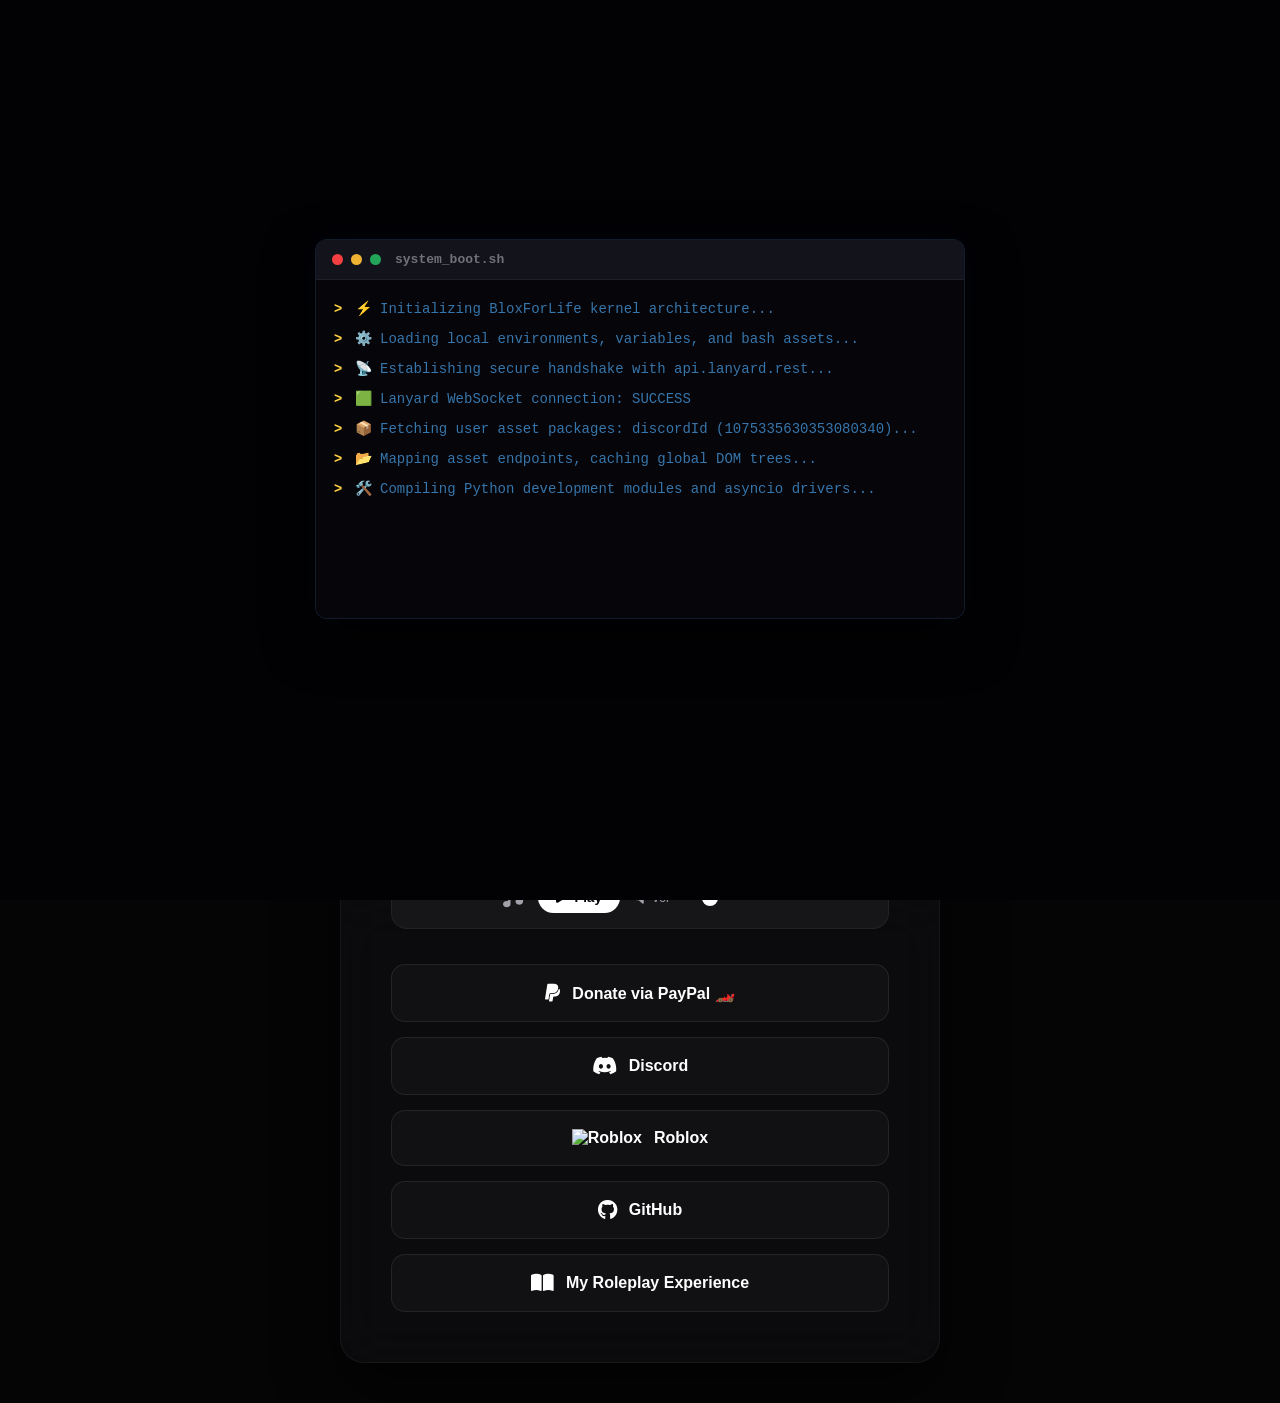
==== commit 853ab472: "Update index.html" ====
--- a/index.html
+++ b/index.html
@@ -38,7 +38,7 @@
             
             <h1 class="animate-up delay-1">BloxForLife</h1>
             
-            <div class="custom-status animate-up delay-2" id="custom-status-badge" style="display: none;">
+            <div class="custom-status animate-up delay-2" id="custom-status-badge">
                 <span id="custom-status-emoji"></span>
                 <span id="custom-status-text">Thinking...</span>
             </div>
@@ -64,9 +64,9 @@
             <div class="section-card animate-up delay-4">
                 <div class="section-header"><i class="fa-solid fa-code-branch"></i> Projects</div>
                 <div class="projects-list">
-                    <a href="fbi.html" class="project-item" style="text-decoration: none; color: inherit;">
+                    <a href="fbi.html" class="project-item">
                         <div class="project-icon fbi-icon">
-                            <img src="FBI.png" alt="FBI Logo" style="width: 32px; height: 32px; object-fit: contain;">
+                            <img src="FBI.png" alt="FBI Logo" class="fbi-logo-img">
                         </div>
                         <div class="project-info">
                             <div class="project-name">NYCRPP | Federal Bureau of Investigation Utilities</div>
@@ -80,7 +80,7 @@
                 <i class="fa-regular fa-clock"></i> <span id="local-time">Loading time...</span> (EEST)
             </div>
 
-            <div class="spotify-widget animate-up delay-4" id="spotify-widget" style="display: none;">
+            <div class="spotify-widget animate-up delay-4" id="spotify-widget">
                 <img id="spot-art" src="" alt="Album Art" class="spot-art">
                 <div class="spot-info">
                     <div class="spot-title" id="spot-title">Song Name</div>
@@ -99,24 +99,15 @@
                 </div>
             </div>
 
-            <div class="section-card lanyard-badge animate-up delay-5">
-                <div class="webring-title">
-                    <i class="fa-solid fa-mug-hot"></i> Lanyard Cafe Webring
-                </div>
-                <div class="webring-links">
-                    <a href="https://c.stupid.cat" id="webring-prev" class="webring-nav"><i class="fa-solid fa-chevron-left"></i> Prev</a>
-                    <a href="https://lanyard.cafe" target="_blank" class="webring-home">
-                        <img src="lanyard.webp" alt="Lanyard Cafe Logo" class="webring-img">
-                    </a>
-                    <a href="https://aureal.dev" id="webring-next" class="webring-nav">Next <i class="fa-solid fa-chevron-right"></i></a>
-                </div>
+            <div class="webring-embed-container animate-up delay-5">
+                <script src="https://lanyard.cafe/api/embed.js" data-theme="dark"></script>
             </div>
 
             <div class="links">
                 <a href="https://paypal.me/MichealJames196" target="_blank" class="btn paypal animate-up delay-6"><i class="fa-brands fa-paypal"></i> Donate via PayPal 🏎️</a>
                 <a href="https://discord.com/users/1075335630353080340" target="_blank" class="btn discord animate-up delay-6"><i class="fa-brands fa-discord"></i> Discord</a>
                 <a href="https://www.roblox.com/users/4548670369/profile" target="_blank" class="btn roblox animate-up delay-7">
-                    <img src="https://git.gay/doughmination/c.stupid.cat/raw/branch/main/assets/socials/roblox.svg" alt="Roblox" style="width: 20px; height: 20px;"> Roblox
+                    <img src="https://git.gay/doughmination/c.stupid.cat/raw/branch/main/assets/socials/roblox.svg" alt="Roblox" class="roblox-icon-img"> Roblox
                 </a>
                 <a href="https://github.com/BloxForLife" target="_blank" class="btn github animate-up delay-8"><i class="fa-brands fa-github"></i> GitHub</a>
                 <a href="https://docs.google.com/document/d/11pyDSeXnB-HiSzZjVJNPtorc352CkmRGuYWCB3ZZ16c/edit?usp=sharing" target="_blank" class="btn roleplay animate-up delay-9"><i class="fa-solid fa-book-open"></i> My Roleplay Experience</a>
@@ -144,7 +135,7 @@
             { text: "🏎️ Allocating processing memory for Lego Red Bull F1 Set fund...", delay: 300 },
             { text: "📊 Reading real-time wallet tracking and integration tables...", delay: 150 },
             { text: "☕ Pinging Lanyard Cafe Webring infrastructure routes...", delay: 300 },
-            { text: "🕸️ Webring query complete: fetched nav pointers securely.", delay: 150 },
+            { text: "🕸️ Native script embedded. Separation of styling rule check: PASSED.", delay: 150 },
             { text: "🎵 Audio framework integrated: lyin2me.mp3 staged.", delay: 200 },
             { text: "🎨 Building glassmorphism styles, CSS properties, and fonts...", delay: 150 },
             { text: "🚀 System layout mapping optimized. Boot process finished.", delay: 300 }
@@ -237,9 +228,9 @@
                             } else {
                                 emojiContainer.innerHTML = ''; 
                             }
-                            customBadge.style.display = 'inline-flex';
+                            customBadge.classList.add('visible-flex');
                         } else {
-                            customBadge.style.display = 'none';
+                            customBadge.classList.remove('visible-flex');
                         }
 
                         const spotWidget = document.getElementById('spotify-widget');
@@ -247,61 +238,16 @@
                             document.getElementById('spot-art').src = lData.spotify.album_art_url;
                             document.getElementById('spot-title').innerText = lData.spotify.song;
                             document.getElementById('spot-artist').innerText = lData.spotify.artist;
-                            spotWidget.style.display = 'flex';
+                            spotWidget.classList.add('visible-flex');
                         } else {
-                            spotWidget.style.display = 'none';
+                            spotWidget.classList.remove('visible-flex');
                         }
                     }
                 })
                 .catch(err => console.error('Lanyard Error:', err));
         }
 
-        // --- AUTOMATED LANYARD WEBRING NAV ENGINES ---
-        function fetchWebringNav() {
-            // Check individualized endpoint first
-            fetch(`https://lanyard.cafe/api/nav/${discordId}`)
-                .then(res => res.json())
-                .then(navData => {
-                    if (navData && navData.prev && navData.next) {
-                        document.getElementById('webring-prev').href = navData.prev.url;
-                        document.getElementById('webring-next').href = navData.next.url;
-                    } else {
-                        fetchLiveAllFallback();
-                    }
-                })
-                .catch(() => {
-                    fetchLiveAllFallback();
-                });
-        }
-
-        function fetchLiveAllFallback() {
-            // Instantly query compiled members endpoint mapping Aureal's repository
-            fetch('https://lanyard.cafe/api/all')
-                .then(res => res.json())
-                .then(allMembers => {
-                    if (allMembers && allMembers.length > 0) {
-                        // Dynamically route around the tail boundaries
-                        const prevSite = allMembers[allMembers.length - 1].url;
-                        const nextSite = allMembers[0].url;
-
-                        document.getElementById('webring-prev').href = prevSite;
-                        document.getElementById('webring-next').href = nextSite;
-                    } else {
-                        executeHardcodedFallback();
-                    }
-                })
-                .catch(() => {
-                    executeHardcodedFallback();
-                });
-        }
-
-        function executeHardcodedFallback() {
-            document.getElementById('webring-prev').href = "https://c.stupid.cat"; 
-            document.getElementById('webring-next').href = "https://schuh.wtf";     
-        }
-
         fetchLanyardData();
-        fetchWebringNav();
         setInterval(fetchLanyardData, 10000);
 
         // --- LIVE CLOCK ---
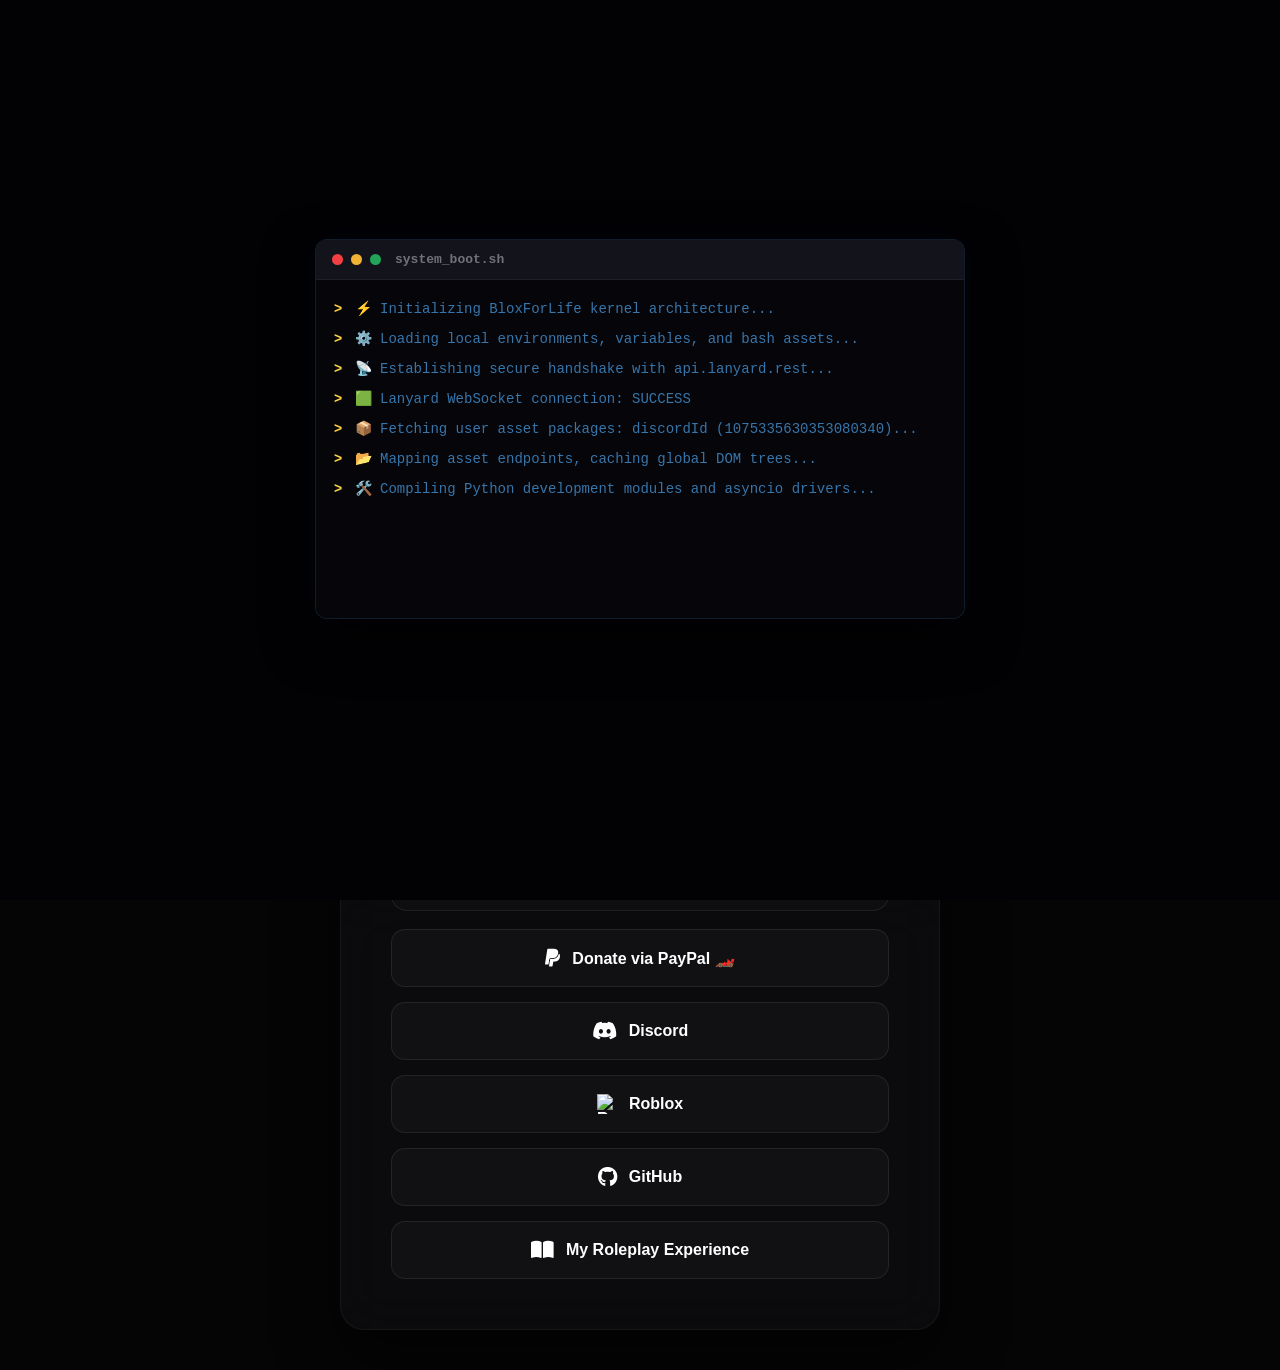
==== commit 1cefbbcd: "Update index.html" ====
--- a/index.html
+++ b/index.html
@@ -38,7 +38,7 @@
             
             <h1 class="animate-up delay-1">BloxForLife</h1>
             
-            <div class="custom-status animate-up delay-2" id="custom-status-badge">
+            <div class="custom-status animate-up delay-2" id="custom-status-badge" style="display: none;">
                 <span id="custom-status-emoji"></span>
                 <span id="custom-status-text">Thinking...</span>
             </div>
@@ -64,9 +64,9 @@
             <div class="section-card animate-up delay-4">
                 <div class="section-header"><i class="fa-solid fa-code-branch"></i> Projects</div>
                 <div class="projects-list">
-                    <a href="fbi.html" class="project-item">
+                    <a href="fbi.html" class="project-item" style="text-decoration: none; color: inherit;">
                         <div class="project-icon fbi-icon">
-                            <img src="FBI.png" alt="FBI Logo" class="fbi-logo-img">
+                            <img src="FBI.png" alt="FBI Logo" style="width: 32px; height: 32px; object-fit: contain;">
                         </div>
                         <div class="project-info">
                             <div class="project-name">NYCRPP | Federal Bureau of Investigation Utilities</div>
@@ -80,7 +80,7 @@
                 <i class="fa-regular fa-clock"></i> <span id="local-time">Loading time...</span> (EEST)
             </div>
 
-            <div class="spotify-widget animate-up delay-4" id="spotify-widget">
+            <div class="spotify-widget animate-up delay-4" id="spotify-widget" style="display: none;">
                 <img id="spot-art" src="" alt="Album Art" class="spot-art">
                 <div class="spot-info">
                     <div class="spot-title" id="spot-title">Song Name</div>
@@ -99,15 +99,24 @@
                 </div>
             </div>
 
-            <div class="webring-embed-container animate-up delay-5">
-                <script src="https://lanyard.cafe/api/embed.js" data-theme="dark"></script>
+            <div class="section-card lanyard-badge animate-up delay-5">
+                <div class="webring-title">
+                    <i class="fa-solid fa-mug-hot"></i> Lanyard Cafe Webring
+                </div>
+                <div class="webring-links">
+                    <a href="https://c.stupid.cat" id="webring-prev" class="webring-nav"><i class="fa-solid fa-chevron-left"></i> Prev</a>
+                    <a href="https://lanyard.cafe" target="_blank" class="webring-home">
+                        <img src="lanyard.webp" alt="Lanyard Cafe Logo" class="webring-img">
+                    </a>
+                    <a href="https://aureal.dev" id="webring-next" class="webring-nav">Next <i class="fa-solid fa-chevron-right"></i></a>
+                </div>
             </div>
 
             <div class="links">
                 <a href="https://paypal.me/MichealJames196" target="_blank" class="btn paypal animate-up delay-6"><i class="fa-brands fa-paypal"></i> Donate via PayPal 🏎️</a>
                 <a href="https://discord.com/users/1075335630353080340" target="_blank" class="btn discord animate-up delay-6"><i class="fa-brands fa-discord"></i> Discord</a>
                 <a href="https://www.roblox.com/users/4548670369/profile" target="_blank" class="btn roblox animate-up delay-7">
-                    <img src="https://git.gay/doughmination/c.stupid.cat/raw/branch/main/assets/socials/roblox.svg" alt="Roblox" class="roblox-icon-img"> Roblox
+                    <img src="https://git.gay/doughmination/c.stupid.cat/raw/branch/main/assets/socials/roblox.svg" alt="Roblox" style="width: 20px; height: 20px;"> Roblox
                 </a>
                 <a href="https://github.com/BloxForLife" target="_blank" class="btn github animate-up delay-8"><i class="fa-brands fa-github"></i> GitHub</a>
                 <a href="https://docs.google.com/document/d/11pyDSeXnB-HiSzZjVJNPtorc352CkmRGuYWCB3ZZ16c/edit?usp=sharing" target="_blank" class="btn roleplay animate-up delay-9"><i class="fa-solid fa-book-open"></i> My Roleplay Experience</a>
@@ -135,7 +144,7 @@
             { text: "🏎️ Allocating processing memory for Lego Red Bull F1 Set fund...", delay: 300 },
             { text: "📊 Reading real-time wallet tracking and integration tables...", delay: 150 },
             { text: "☕ Pinging Lanyard Cafe Webring infrastructure routes...", delay: 300 },
-            { text: "🕸️ Native script embedded. Separation of styling rule check: PASSED.", delay: 150 },
+            { text: "🕸️ Webring query complete: fetched nav pointers securely.", delay: 150 },
             { text: "🎵 Audio framework integrated: lyin2me.mp3 staged.", delay: 200 },
             { text: "🎨 Building glassmorphism styles, CSS properties, and fonts...", delay: 150 },
             { text: "🚀 System layout mapping optimized. Boot process finished.", delay: 300 }
@@ -228,9 +237,9 @@
                             } else {
                                 emojiContainer.innerHTML = ''; 
                             }
-                            customBadge.classList.add('visible-flex');
+                            customBadge.style.display = 'inline-flex';
                         } else {
-                            customBadge.classList.remove('visible-flex');
+                            customBadge.style.display = 'none';
                         }
 
                         const spotWidget = document.getElementById('spotify-widget');
@@ -238,16 +247,61 @@
                             document.getElementById('spot-art').src = lData.spotify.album_art_url;
                             document.getElementById('spot-title').innerText = lData.spotify.song;
                             document.getElementById('spot-artist').innerText = lData.spotify.artist;
-                            spotWidget.classList.add('visible-flex');
+                            spotWidget.style.display = 'flex';
                         } else {
-                            spotWidget.classList.remove('visible-flex');
+                            spotWidget.style.display = 'none';
                         }
                     }
                 })
                 .catch(err => console.error('Lanyard Error:', err));
         }
 
+        // --- AUTOMATED LANYARD WEBRING NAV ENGINES ---
+        function fetchWebringNav() {
+            // Check individualized endpoint first
+            fetch(`https://lanyard.cafe/api/nav/${discordId}`)
+                .then(res => res.json())
+                .then(navData => {
+                    if (navData && navData.prev && navData.next) {
+                        document.getElementById('webring-prev').href = navData.prev.url;
+                        document.getElementById('webring-next').href = navData.next.url;
+                    } else {
+                        fetchLiveAllFallback();
+                    }
+                })
+                .catch(() => {
+                    fetchLiveAllFallback();
+                });
+        }
+
+        function fetchLiveAllFallback() {
+            // Instantly query compiled members endpoint mapping Aureal's repository
+            fetch('https://lanyard.cafe/api/all')
+                .then(res => res.json())
+                .then(allMembers => {
+                    if (allMembers && allMembers.length > 0) {
+                        // Dynamically route around the tail boundaries
+                        const prevSite = allMembers[allMembers.length - 1].url;
+                        const nextSite = allMembers[0].url;
+
+                        document.getElementById('webring-prev').href = prevSite;
+                        document.getElementById('webring-next').href = nextSite;
+                    } else {
+                        executeHardcodedFallback();
+                    }
+                })
+                .catch(() => {
+                    executeHardcodedFallback();
+                });
+        }
+
+        function executeHardcodedFallback() {
+            document.getElementById('webring-prev').href = "https://c.stupid.cat"; 
+            document.getElementById('webring-next').href = "https://schuh.wtf";     
+        }
+
         fetchLanyardData();
+        fetchWebringNav();
         setInterval(fetchLanyardData, 10000);
 
         // --- LIVE CLOCK ---
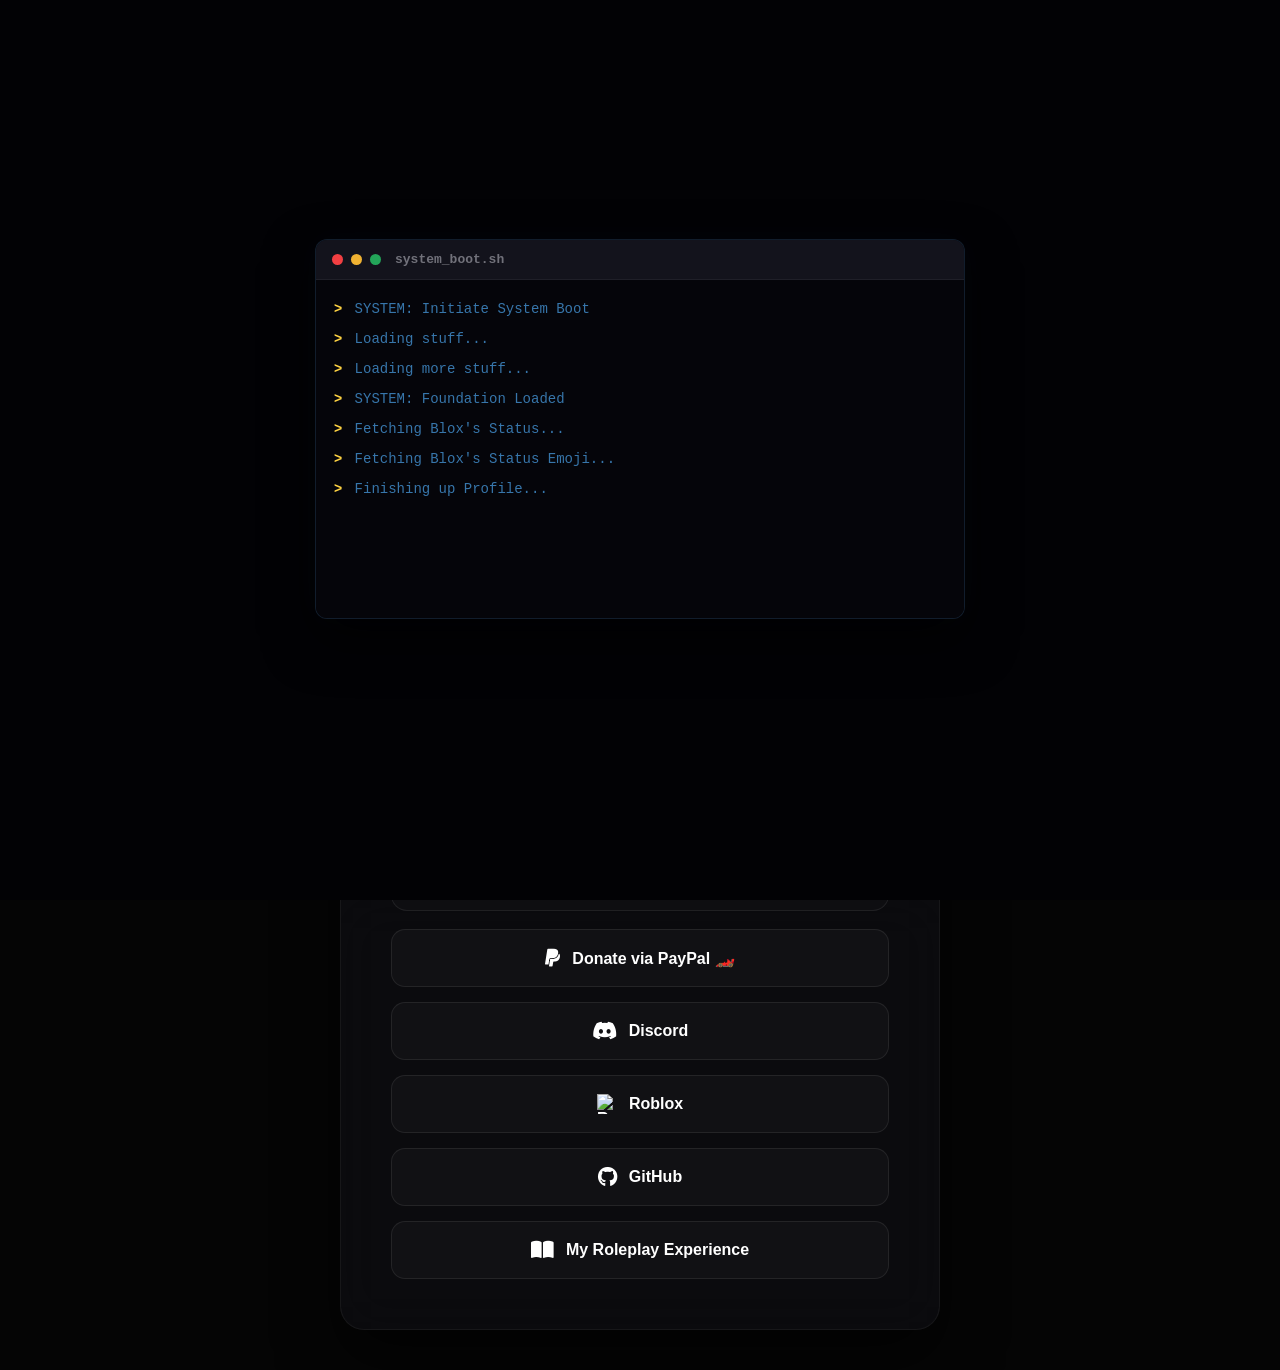
==== commit 7b4819bc: "Refactor webring navigation fetching logic Refactor webring navigation logic to improve fallback han" ====
--- a/index.html
+++ b/index.html
@@ -129,25 +129,25 @@
 
         // --- CONSOLE LOADING ENGINE ---
         const consoleLines = [
-            { text: "⚡ Initializing BloxForLife kernel architecture...", delay: 250 },
-            { text: "⚙️ Loading local environments, variables, and bash assets...", delay: 200 },
-            { text: "📡 Establishing secure handshake with api.lanyard.rest...", delay: 300 },
-            { text: "🟩 Lanyard WebSocket connection: SUCCESS", delay: 150 },
-            { text: "📦 Fetching user asset packages: discordId (1075335630353080340)...", delay: 300 },
-            { text: "📂 Mapping asset endpoints, caching global DOM trees...", delay: 150 },
-            { text: "🛠️ Compiling Python development modules and asyncio drivers...", delay: 300 },
-            { text: "🔧 Syncing pip wheels, upgrading dynamic discord.py dependencies...", delay: 250 },
-            { text: "⚠️ yes half of this was made by AI (maybe more)", delay: 400, secret: true },
-            { text: "🤫 ignore the line above", delay: 250, secondarySecret: true },
-            { text: "⛓️ Resolving asynchronous framework threads and loops...", delay: 200 },
-            { text: "🛸 Testing sub-process connection relays to backend shards...", delay: 150 },
-            { text: "🏎️ Allocating processing memory for Lego Red Bull F1 Set fund...", delay: 300 },
-            { text: "📊 Reading real-time wallet tracking and integration tables...", delay: 150 },
-            { text: "☕ Pinging Lanyard Cafe Webring infrastructure routes...", delay: 300 },
-            { text: "🕸️ Webring query complete: fetched nav pointers securely.", delay: 150 },
-            { text: "🎵 Audio framework integrated: lyin2me.mp3 staged.", delay: 200 },
-            { text: "🎨 Building glassmorphism styles, CSS properties, and fonts...", delay: 150 },
-            { text: "🚀 System layout mapping optimized. Boot process finished.", delay: 300 }
+            { text: "SYSTEM: Initiate System Boot", delay: 250 },
+            { text: "Loading stuff...", delay: 200 },
+            { text: "Loading more stuff...", delay: 300 },
+            { text: "SYSTEM: Foundation Loaded", delay: 150 },
+            { text: "Fetching Blox's Status...", delay: 300 },
+            { text: "Fetching Blox's Status Emoji...", delay: 150 },
+            { text: "Finishing up Profile...", delay: 300 },
+            { text: "SYSTEM: Profile Loaded.", delay: 250 },
+            { text: "Meow", delay: 400, secret: true },
+            { text: "What was that line above?", delay: 250, secondarySecret: true },
+            { text: "Fetching Connections Links...", delay: 200 },
+            { text: "Fetching Connections Titles...", delay: 150 },
+            { text: "Fetching Connections Logos...", delay: 300 },
+            { text: "SYSTEM: Connections Loaded.", delay: 150 },
+            { text: "Loading my favorite song...", delay: 300 },
+            { text: "SYSTEM: Audio Player Loaded.", delay: 150 },
+            { text: "Getting made fun of because this was vibe coded...", delay: 200 },
+            { text: "Finishing Touches...", delay: 150 },
+            { text: "SYSTEM: Site Fully Loaded. Awaiting User Response.", delay: 300 }
         ];
 
         const logContainer = document.getElementById("console-log");
@@ -258,34 +258,23 @@
 
         // --- AUTOMATED LANYARD WEBRING NAV ENGINES ---
         function fetchWebringNav() {
-            // Check individualized endpoint first
-            fetch(`https://lanyard.cafe/api/nav/${discordId}`)
-                .then(res => res.json())
-                .then(navData => {
-                    if (navData && navData.prev && navData.next) {
-                        document.getElementById('webring-prev').href = navData.prev.url;
-                        document.getElementById('webring-next').href = navData.next.url;
-                    } else {
-                        fetchLiveAllFallback();
-                    }
-                })
-                .catch(() => {
-                    fetchLiveAllFallback();
-                });
-        }
-
-        function fetchLiveAllFallback() {
-            // Instantly query compiled members endpoint mapping Aureal's repository
             fetch('https://lanyard.cafe/api/all')
                 .then(res => res.json())
                 .then(allMembers => {
                     if (allMembers && allMembers.length > 0) {
-                        // Dynamically route around the tail boundaries
-                        const prevSite = allMembers[allMembers.length - 1].url;
-                        const nextSite = allMembers[0].url;
-
-                        document.getElementById('webring-prev').href = prevSite;
-                        document.getElementById('webring-next').href = nextSite;
+                        const hostname = window.location.hostname;
+                        let currentIndex = allMembers.findIndex(site => site.url && site.url.includes(hostname));
+                        
+                        // "If your site is not yet a member, it falls back to a random position in the ring."
+                        if (currentIndex === -1) {
+                            currentIndex = Math.floor(Math.random() * allMembers.length);
+                        }
+
+                        const prevIndex = (currentIndex - 1 + allMembers.length) % allMembers.length;
+                        const nextIndex = (currentIndex + 1) % allMembers.length;
+
+                        document.getElementById('webring-prev').href = allMembers[prevIndex].url;
+                        document.getElementById('webring-next').href = allMembers[nextIndex].url;
                     } else {
                         executeHardcodedFallback();
                     }
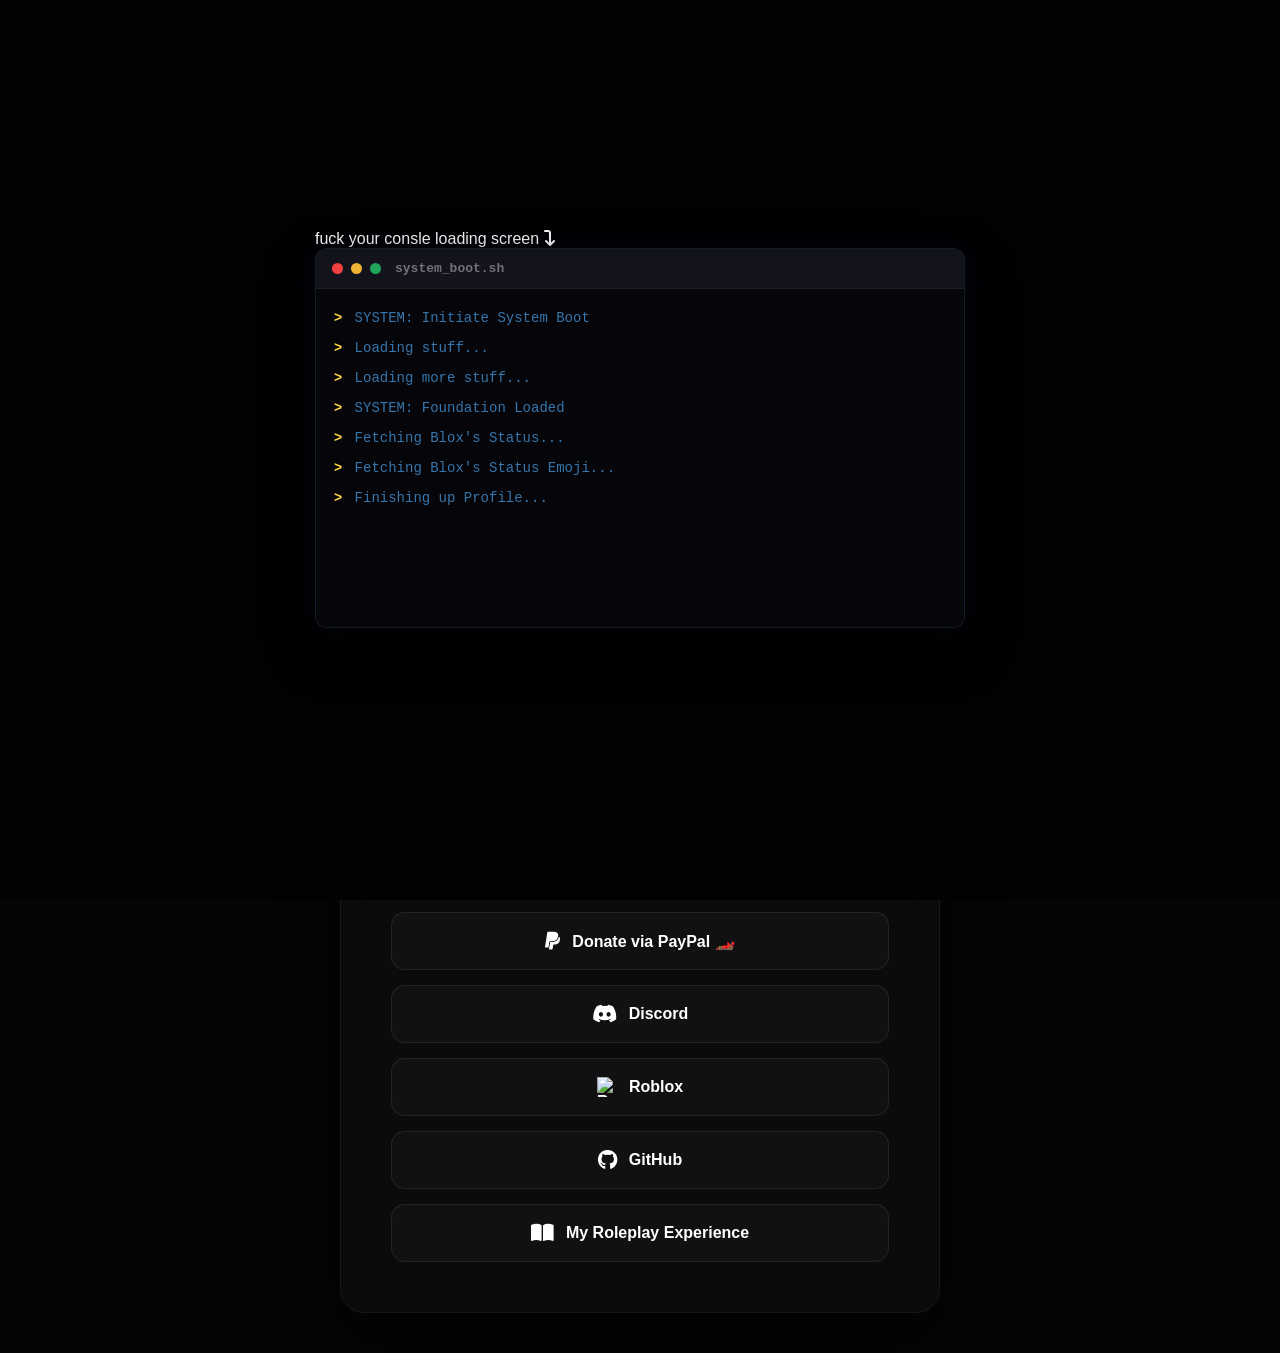
==== commit 830ecc41: "Update index.html" ====
--- a/index.html
+++ b/index.html
@@ -9,15 +9,17 @@
 </head>
 <body>
     <div id="console-loader">
-        <div class="console-box">
-            <div class="console-header">
-                <span class="dot red"></span>
-                <span class="dot yellow"></span>
-                <span class="dot green"></span>
-                <span class="console-title">system_boot.sh</span>
-            </div>
-            <div class="console-body" id="console-log">
-                </div>
+        <div class="console-wrapper">
+            <div class="skip-hint">fuck your consle loading screen <i class="fa-solid fa-arrow-turn-down"></i></div>
+            <div class="console-box">
+                <div class="console-header">
+                    <span class="dot red" id="skip-btn" title="Skip Loading"></span>
+                    <span class="dot yellow"></span>
+                    <span class="dot green"></span>
+                    <span class="console-title">system_boot.sh</span>
+                </div>
+                <div class="console-body" id="console-log"></div>
+            </div>
         </div>
         <div id="enter-prompt" class="enter-prompt">
             <span class="blink-text">[ CLICK ANYWHERE TO ENTER SITE ]</span>
@@ -95,7 +97,7 @@
                 <button id="play-btn" class="ctrl-btn"><i class="fa-solid fa-play"></i> Play</button>
                 <div class="volume-control">
                     <span class="volume-label"><i class="fa-solid fa-volume-low"></i> Vol</span>
-                    <input type="range" id="volume-slider" min="0" max="1" step="0.01" value="0.3">
+                    <input range" id="volume-slider" min="0" max="1" step="0.01" value="0.3">
                 </div>
             </div>
 
@@ -105,9 +107,7 @@
                 </div>
                 <div class="webring-links">
                     <a href="https://c.stupid.cat" id="webring-prev" class="webring-nav"><i class="fa-solid fa-chevron-left"></i> Prev</a>
-                    <a href="https://lanyard.cafe" target="_blank" class="webring-home">
-                        <img src="lanyard.webp" alt="Lanyard Cafe Logo" class="webring-img">
-                    </a>
+                    <a href="#" id="webring-random" class="webring-nav"><i class="fa-solid fa-shuffle"></i> Random</a>
                     <a href="https://aureal.dev" id="webring-next" class="webring-nav">Next <i class="fa-solid fa-chevron-right"></i></a>
                 </div>
             </div>
@@ -127,27 +127,27 @@
     <script>
         const discordId = '1075335630353080340';
 
-        // --- CONSOLE LOADING ENGINE ---
+        // --- CONSOLE LOADING ENGINE (Calibrated to exactly 5 seconds) ---
         const consoleLines = [
             { text: "SYSTEM: Initiate System Boot", delay: 250 },
-            { text: "Loading stuff...", delay: 200 },
-            { text: "Loading more stuff...", delay: 300 },
-            { text: "SYSTEM: Foundation Loaded", delay: 150 },
-            { text: "Fetching Blox's Status...", delay: 300 },
-            { text: "Fetching Blox's Status Emoji...", delay: 150 },
-            { text: "Finishing up Profile...", delay: 300 },
+            { text: "Loading stuff...", delay: 250 },
+            { text: "Loading more stuff...", delay: 250 },
+            { text: "SYSTEM: Foundation Loaded", delay: 250 },
+            { text: "Fetching Blox's Status...", delay: 250 },
+            { text: "Fetching Blox's Status Emoji...", delay: 250 },
+            { text: "Finishing up Profile...", delay: 250 },
             { text: "SYSTEM: Profile Loaded.", delay: 250 },
-            { text: "Meow", delay: 400, secret: true },
+            { text: "Meow", delay: 250, secret: true },
             { text: "What was that line above?", delay: 250, secondarySecret: true },
-            { text: "Fetching Connections Links...", delay: 200 },
-            { text: "Fetching Connections Titles...", delay: 150 },
-            { text: "Fetching Connections Logos...", delay: 300 },
-            { text: "SYSTEM: Connections Loaded.", delay: 150 },
-            { text: "Loading my favorite song...", delay: 300 },
-            { text: "SYSTEM: Audio Player Loaded.", delay: 150 },
-            { text: "Getting made fun of because this was vibe coded...", delay: 200 },
-            { text: "Finishing Touches...", delay: 150 },
-            { text: "SYSTEM: Site Fully Loaded. Awaiting User Response.", delay: 300 }
+            { text: "Fetching Connections Links...", delay: 250 },
+            { text: "Fetching Connections Titles...", delay: 250 },
+            { text: "Fetching Connections Logos...", delay: 250 },
+            { text: "SYSTEM: Connections Loaded.", delay: 250 },
+            { text: "Loading my favorite song...", delay: 250 },
+            { text: "SYSTEM: Audio Player Loaded.", delay: 250 },
+            { text: "Getting made fun of because this was vibe coded...", delay: 250 },
+            { text: "Finishing Touches...", delay: 250 },
+            { text: "SYSTEM: Site Fully Loaded. Awaiting User Response.", delay: 200 }
         ];
 
         const logContainer = document.getElementById("console-log");
@@ -192,6 +192,12 @@
             triggerSiteEntrance();
         });
 
+        document.getElementById("skip-btn").addEventListener("click", (e) => {
+            e.stopPropagation(); 
+            setupFinished = true;
+            triggerSiteEntrance();
+        });
+
         function triggerSiteEntrance() {
             if (!hasAutoplayed && music.paused) {
                 music.play().then(() => {
@@ -258,23 +264,28 @@
 
         // --- AUTOMATED LANYARD WEBRING NAV ENGINES ---
         function fetchWebringNav() {
-            fetch('https://lanyard.cafe/api/all')
+            fetch('https://lanyard.cafe/api/ring')
                 .then(res => res.json())
-                .then(allMembers => {
-                    if (allMembers && allMembers.length > 0) {
-                        const hostname = window.location.hostname;
-                        let currentIndex = allMembers.findIndex(site => site.url && site.url.includes(hostname));
-                        
-                        // "If your site is not yet a member, it falls back to a random position in the ring."
+                .then(data => {
+                    const members = data.members;
+                    if (members && members.length > 0) {
+                        const hostname = window.location.hostname.replace(/^www\./, '');
+                        let currentIndex = members.findIndex(site => {
+                            const siteHost = site.url.replace(/^https?:\/\//, '').replace(/\/$/, '').replace(/^www\./, '');
+                            return siteHost === hostname;
+                        });
+
                         if (currentIndex === -1) {
-                            currentIndex = Math.floor(Math.random() * allMembers.length);
+                            currentIndex = Math.floor(Math.random() * members.length);
                         }
 
-                        const prevIndex = (currentIndex - 1 + allMembers.length) % allMembers.length;
-                        const nextIndex = (currentIndex + 1) % allMembers.length;
-
-                        document.getElementById('webring-prev').href = allMembers[prevIndex].url;
-                        document.getElementById('webring-next').href = allMembers[nextIndex].url;
+                        const prevIndex = (currentIndex - 1 + members.length) % members.length;
+                        const nextIndex = (currentIndex + 1) % members.length;
+                        const randomIndex = Math.floor(Math.random() * members.length);
+
+                        document.getElementById('webring-prev').href = members[prevIndex].url;
+                        document.getElementById('webring-random').href = members[randomIndex].url;
+                        document.getElementById('webring-next').href = members[nextIndex].url;
                     } else {
                         executeHardcodedFallback();
                     }
@@ -286,6 +297,7 @@
 
         function executeHardcodedFallback() {
             document.getElementById('webring-prev').href = "https://c.stupid.cat"; 
+            document.getElementById('webring-random').href = "https://lanyard.cafe"; 
             document.getElementById('webring-next').href = "https://schuh.wtf";     
         }
 
@@ -306,7 +318,7 @@
         music.volume = 0.3;
 
         document.addEventListener('click', (e) => {
-            if (e.target.closest('#play-btn') || e.target.closest('#volume-slider') || e.target.closest('#console-loader')) return;
+            if (e.target.closest('#play-btn') || e.target.closest('#volume-slider') || e.target.closest('#console-loader') || e.target.closest('#skip-btn')) return;
             if (!hasAutoplayed && music.paused) {
                 music.play().then(() => {
                     playBtn.innerHTML = '<i class="fa-solid fa-pause"></i> Pause';
